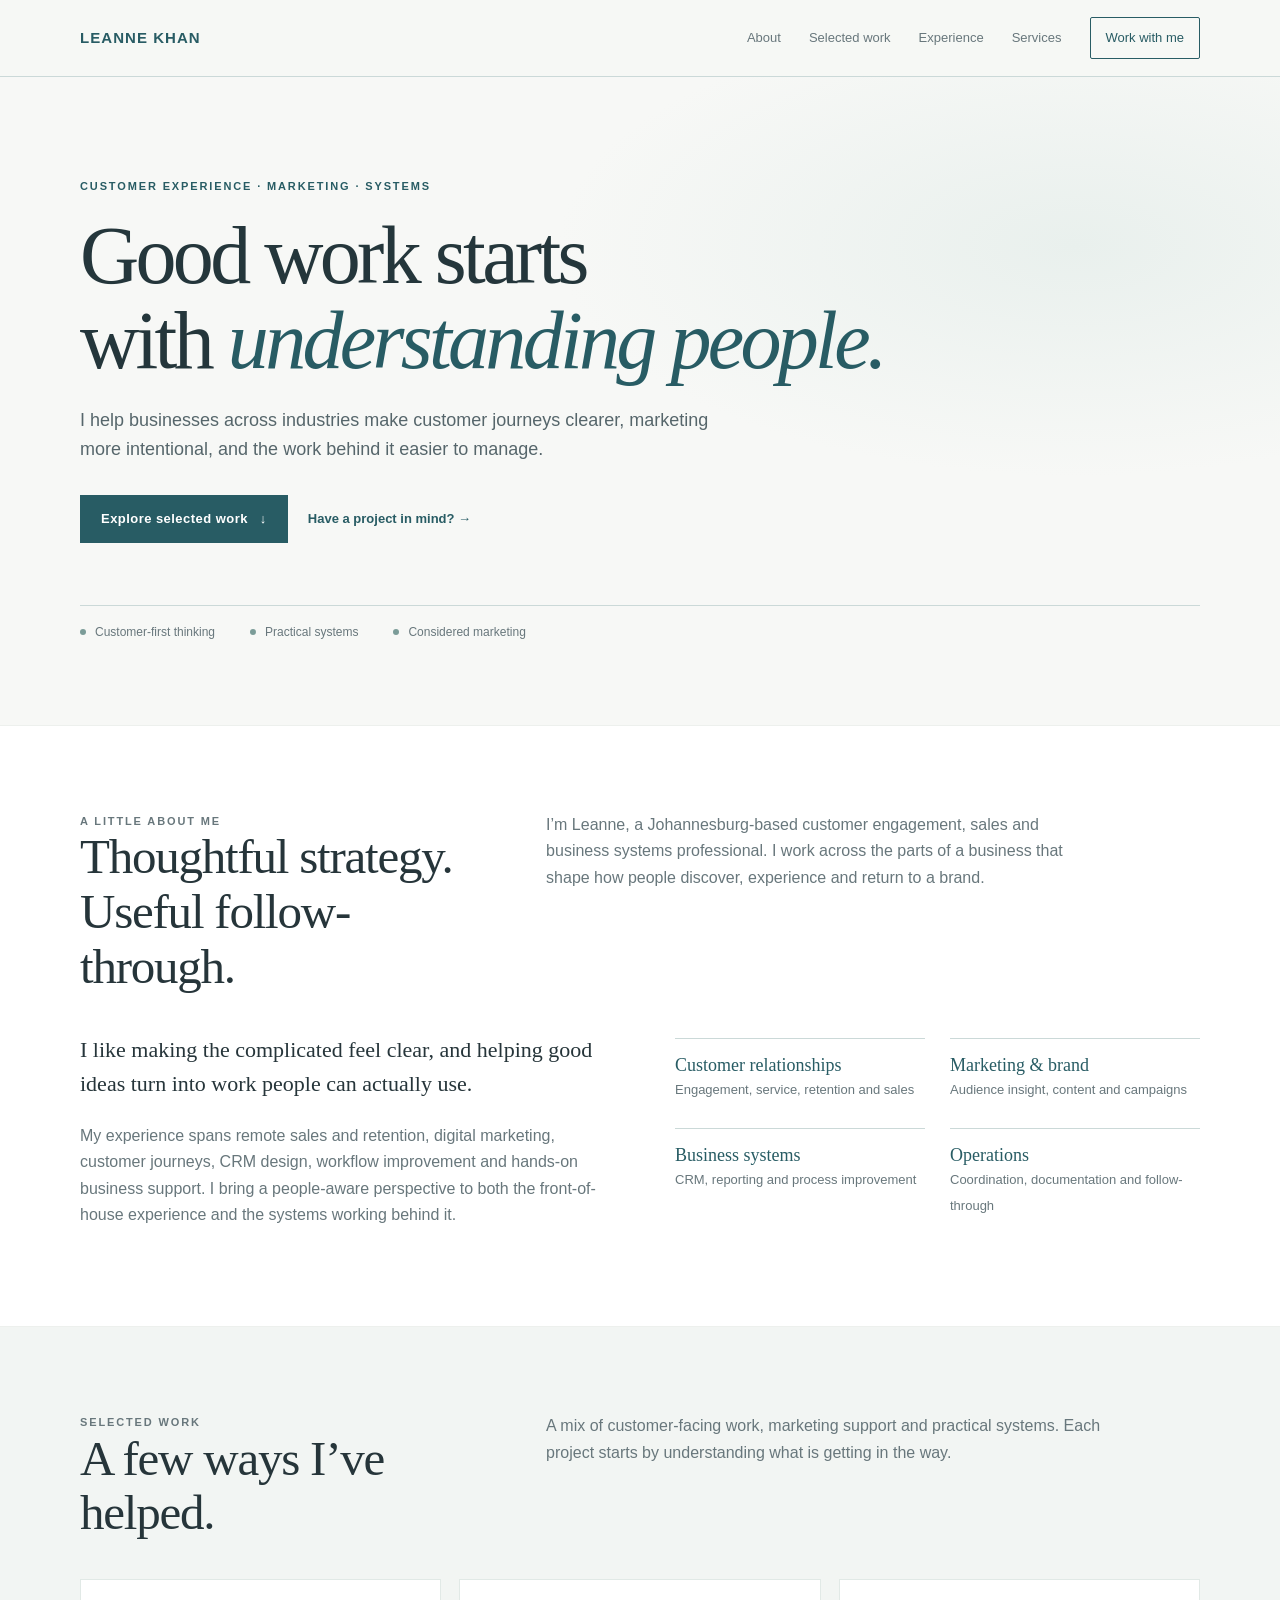
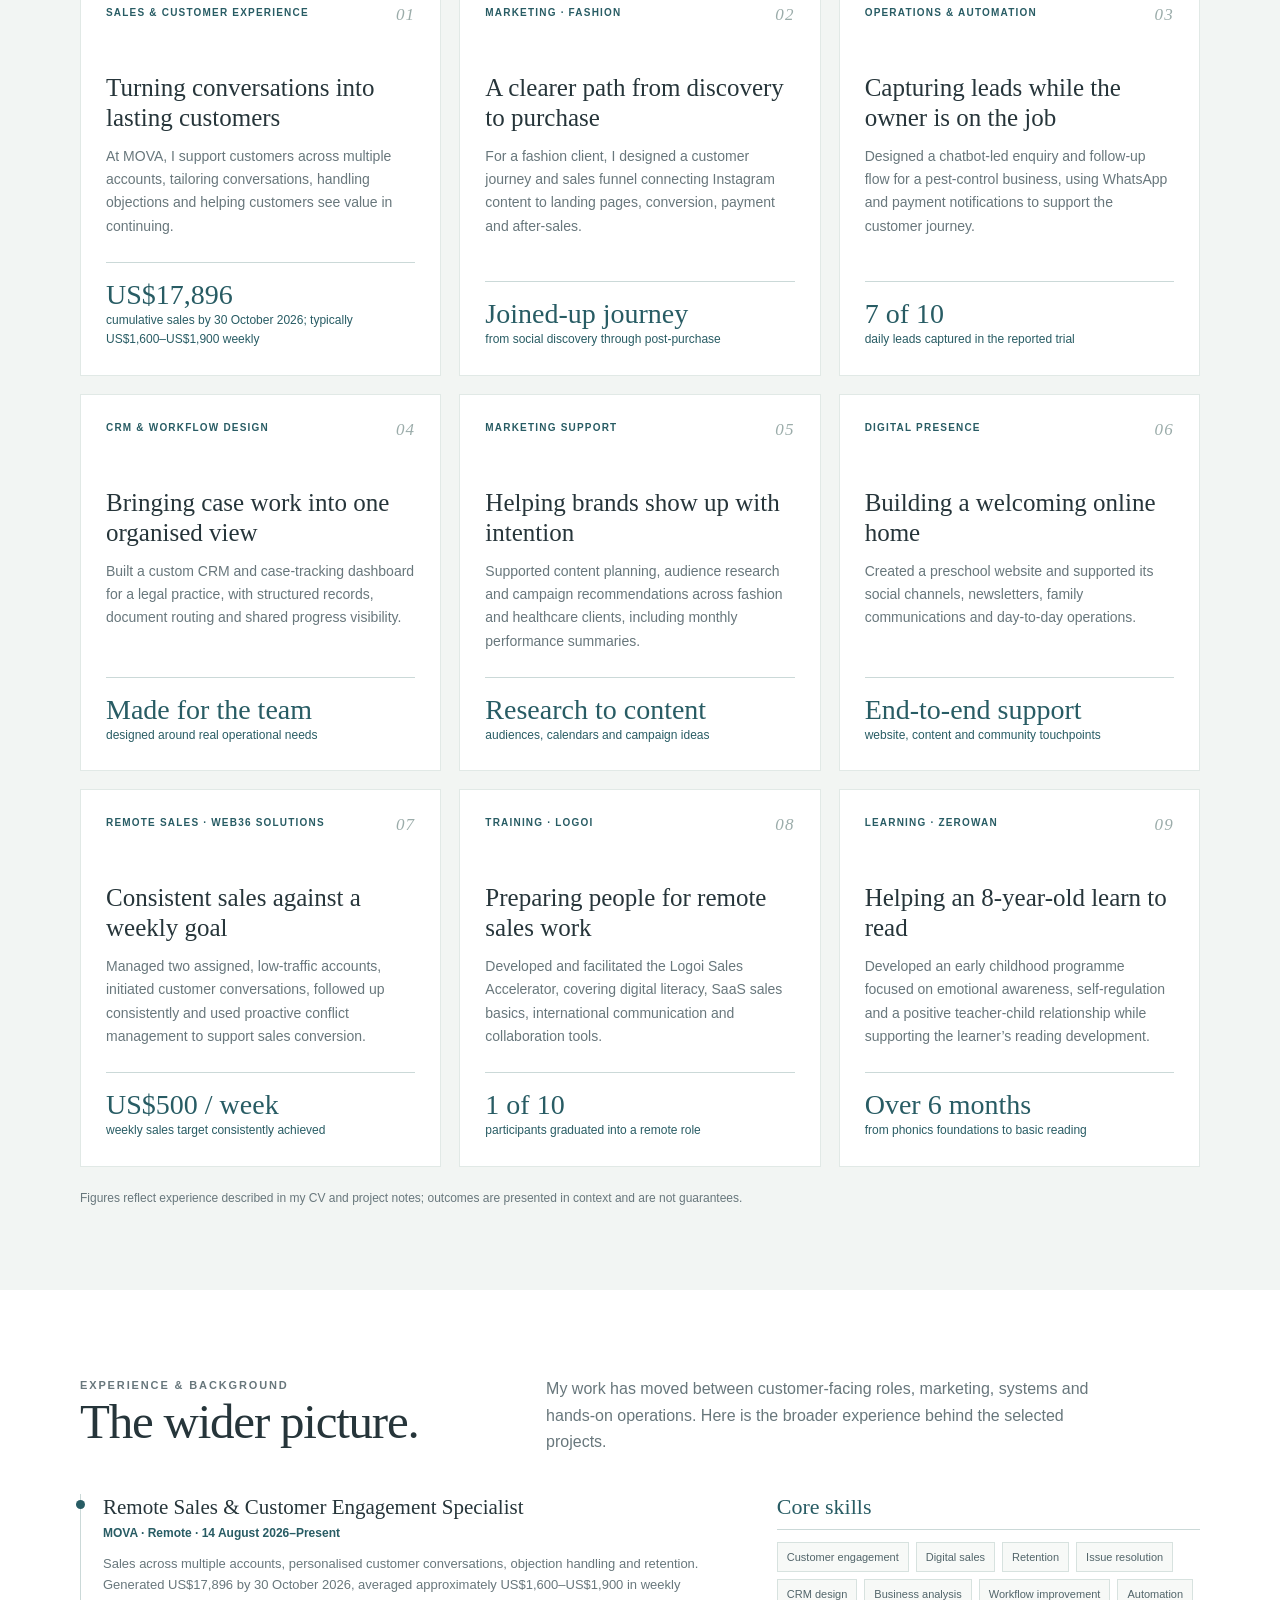
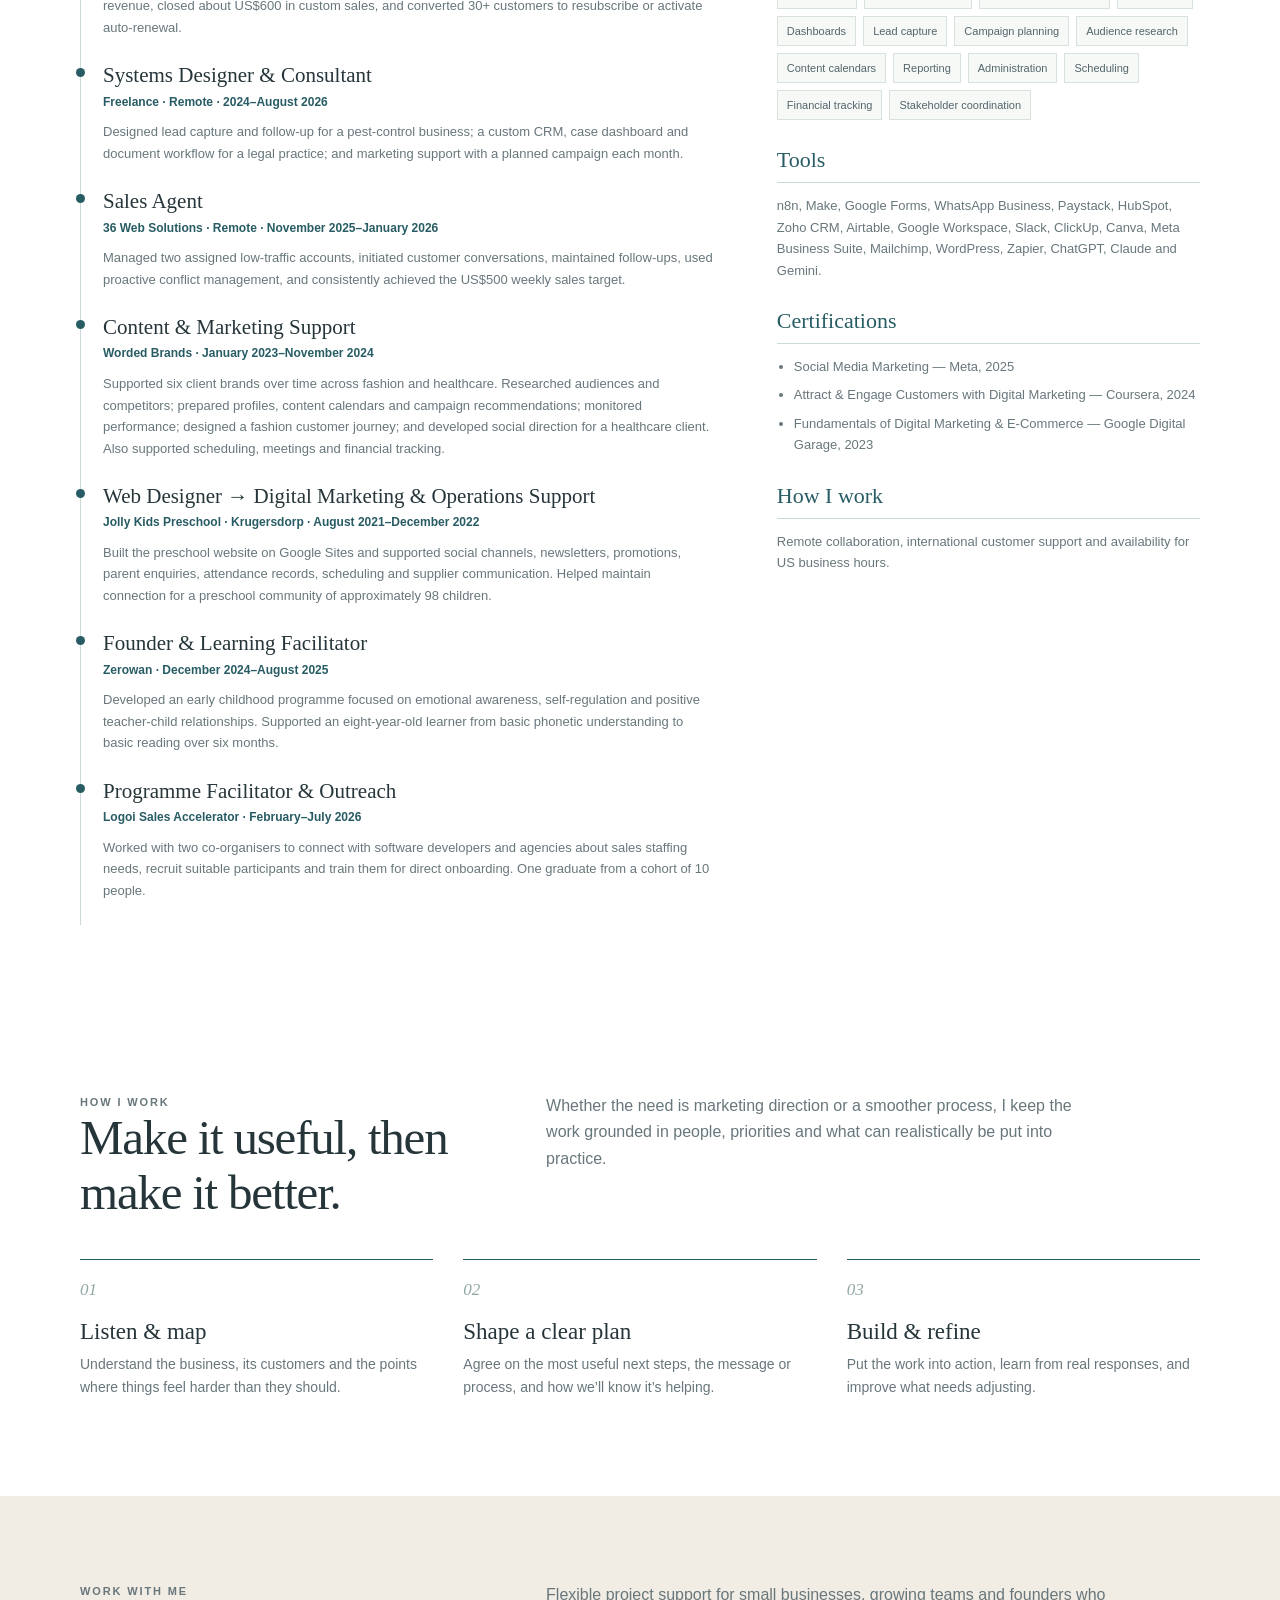
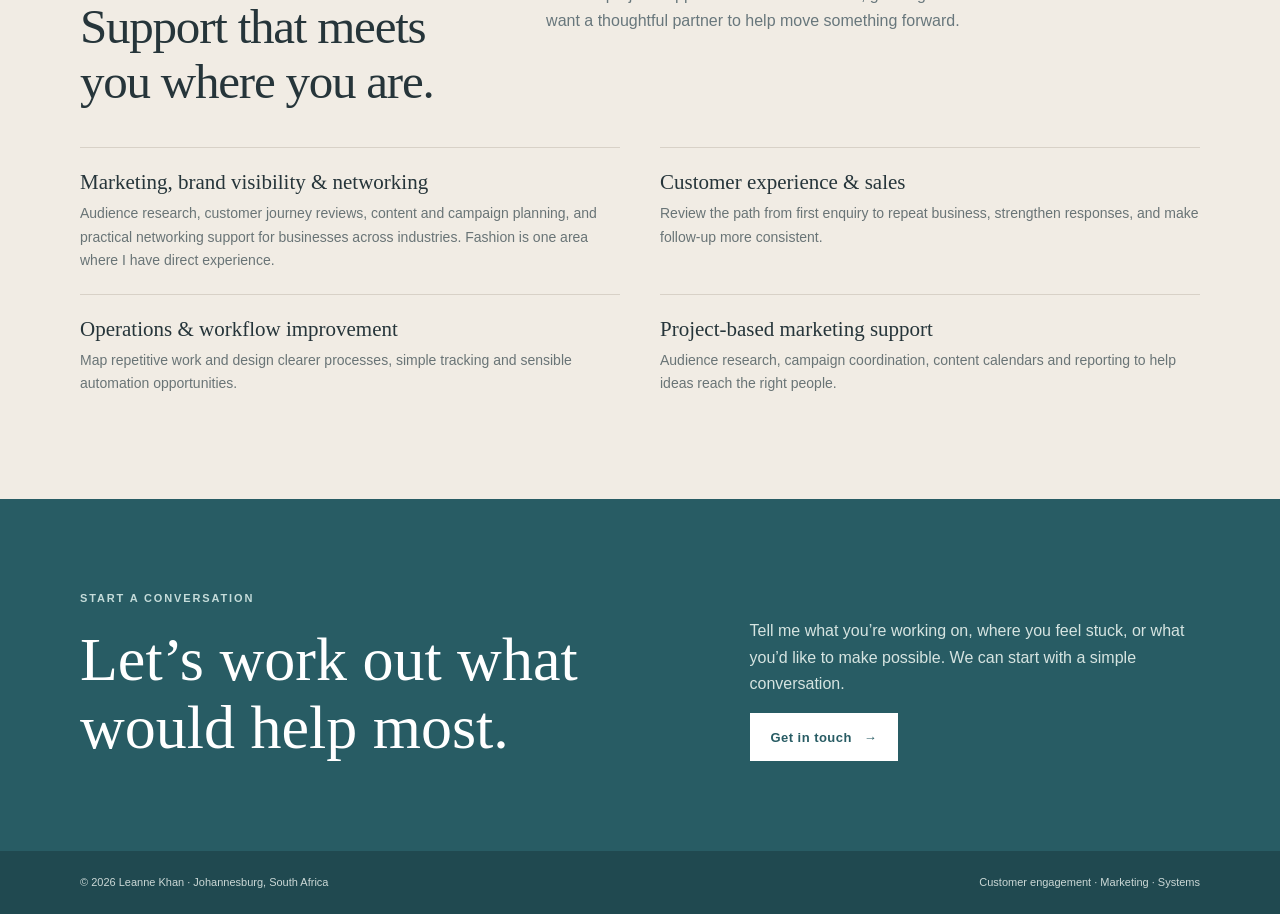
==== index.html @ e7d55abb "Create refreshed portfolio site" ====
<!doctype html>
<html lang="en">
<head>
  <meta charset="utf-8">
  <meta name="viewport" content="width=device-width, initial-scale=1">
  <meta name="theme-color" content="#f7f8f6">
  <meta name="description" content="Leanne Khan helps thoughtful businesses strengthen customer relationships, marketing and the systems behind their growth.">
  <title>Leanne Khan — Marketing, Customer Experience & Systems</title>
  <style>
    :root {
      --paper: #f7f8f6;
      --white: #fff;
      --ink: #26353a;
      --muted: #68777c;
      --teal: #285c64;
      --teal-dark: #204950;
      --line: #cbd9d8;
      --wash: #eaf1f0;
      --sand: #f1ece4;
      --serif: Georgia, "Times New Roman", serif;
      --sans: "Segoe UI", Arial, sans-serif;
      --width: 1120px;
    }
    * { box-sizing: border-box; }
    html { scroll-behavior: smooth; }
    body { margin: 0; background: var(--paper); color: var(--ink); font: 16px/1.65 var(--sans); }
    a { color: inherit; }
    .wrap { width: min(var(--width), calc(100% - 48px)); margin-inline: auto; }
    .topbar { border-bottom: 1px solid var(--line); background: rgba(247,248,246,.94); }
    .nav { min-height: 76px; display:flex; align-items:center; justify-content:space-between; gap:28px; }
    .brand { color:var(--teal); font-weight:700; letter-spacing:.07em; text-decoration:none; font-size:15px; }
    .navlinks { display:flex; align-items:center; gap:28px; color:var(--muted); font-size:13px; }
    .navlinks a { text-decoration:none; }
    .navlinks a:hover, .textlink:hover { color:var(--teal); }
    .nav-cta { border:1px solid var(--teal); color:var(--teal)!important; padding:9px 15px; border-radius:2px; }
    .hero { padding:100px 0 82px; background: radial-gradient(ellipse at 84% 26%, #e9f0ed 0, transparent 34%), var(--paper); }
    .eyebrow { margin:0 0 18px; color:var(--teal); font-size:11px; font-weight:700; letter-spacing:.17em; text-transform:uppercase; }
    h1,h2,h3,p { margin-top:0; }
    h1 { max-width:850px; margin-bottom:22px; font:400 clamp(48px,7.1vw,82px)/1.04 var(--serif); letter-spacing:-.045em; color:#24363b; }
    h1 em { color:var(--teal); font-weight:400; }
    .hero-copy { max-width:630px; margin-bottom:30px; color:#56666b; font-size:18px; }
    .actions { display:flex; flex-wrap:wrap; align-items:center; gap:20px; }
    .button { display:inline-flex; justify-content:center; align-items:center; gap:12px; min-height:48px; padding:12px 20px; border:1px solid var(--teal); background:var(--teal); color:#fff; text-decoration:none; font-size:13px; font-weight:700; letter-spacing:.035em; transition:background .2s, transform .2s; }
    .button:hover { background:var(--teal-dark); transform:translateY(-1px); }
    .textlink { color:var(--teal); text-decoration:none; font-size:13px; font-weight:700; }
    .hero-note { margin-top:62px; padding-top:17px; border-top:1px solid var(--line); display:flex; gap:35px; color:var(--muted); font-size:12px; }
    .hero-note span::before { content:""; display:inline-block; width:6px; height:6px; margin:0 9px 1px 0; border-radius:50%; background:#7b9c98; }
    section { padding:82px 0; }
    .section-head { display:grid; grid-template-columns: .78fr 1.22fr; gap:48px; align-items:start; margin-bottom:38px; }
    .section-head h2 { margin:0; font:400 clamp(34px,4vw,49px)/1.12 var(--serif); letter-spacing:-.025em; }
    .section-head p { max-width:560px; margin:4px 0 0; color:var(--muted); }
    .about { background:var(--white); border-top:1px solid #edf0ed; border-bottom:1px solid #edf0ed; }
    .about-grid { display:grid; grid-template-columns:1fr 1fr; gap:70px; }
    .about-grid p { color:var(--muted); }
    .about-grid .lead { color:var(--ink); font:400 22px/1.55 var(--serif); }
    .pillars { display:grid; grid-template-columns:1fr 1fr; gap:0 25px; padding-top:5px; }
    .pillar { padding:16px 0; border-top:1px solid var(--line); }
    .pillar b { display:block; color:var(--teal); font:400 18px var(--serif); }
    .pillar span { color:var(--muted); font-size:13px; }
    .work { background:#f2f5f3; }
    .cards { display:grid; grid-template-columns:repeat(3,1fr); gap:18px; }
    .card { min-height:350px; padding:25px; display:flex; flex-direction:column; background:var(--white); border:1px solid #e1e9e6; }
    .card-top { display:flex; justify-content:space-between; gap:10px; margin-bottom:48px; color:var(--teal); font-size:10px; font-weight:700; letter-spacing:.12em; text-transform:uppercase; }
    .card-no { color:#9bacaa; font:italic 17px var(--serif); }
    .card h3 { margin-bottom:12px; font:400 25px/1.2 var(--serif); }
    .card p { margin-bottom:24px; color:var(--muted); font-size:14px; }
    .metric { margin-top:auto; padding-top:16px; border-top:1px solid var(--line); color:var(--teal); font-size:12px; }
    .metric strong { display:block; font:400 28px var(--serif); }
    .case-note { margin:22px 0 0; color:var(--muted); font-size:12px; }
    .approach { background:var(--white); }
    .steps { display:grid; grid-template-columns:repeat(3,1fr); gap:30px; }
    .step { padding-top:17px; border-top:1px solid var(--teal); }
    .step .n { color:#91a7a4; font:italic 17px var(--serif); }
    .step h3 { margin:16px 0 8px; font:400 23px var(--serif); }
    .step p { color:var(--muted); font-size:14px; }
    .services { background:var(--sand); }
    .service-grid { display:grid; grid-template-columns:repeat(2,1fr); gap:0 40px; }
    .service { padding:22px 0; border-top:1px solid #d8d1c7; }
    .service h3 { margin:0 0 7px; font:400 21px var(--serif); }
    .service p { margin:0; color:#697476; font-size:14px; }
    .experience { background:var(--white); }
    .resume-grid { display:grid; grid-template-columns:1.2fr .8fr; gap:62px; }
    .timeline-item { padding:0 0 24px 22px; border-left:1px solid var(--line); position:relative; }
    .timeline-item::before { content:""; position:absolute; left:-5px; top:6px; width:9px; height:9px; border-radius:50%; background:var(--teal); }
    .timeline-item h3 { margin:0; font:400 21px/1.25 var(--serif); }
    .timeline-meta { margin:4px 0 9px; color:var(--teal); font-size:12px; font-weight:600; }
    .timeline-item p { margin:0; color:var(--muted); font-size:13px; }
    .side-block { margin-bottom:27px; }
    .side-block h3 { margin:0 0 12px; padding-bottom:9px; border-bottom:1px solid var(--line); color:var(--teal); font:400 22px var(--serif); }
    .taglist { display:flex; flex-wrap:wrap; gap:7px; }
    .tag { padding:5px 9px; border:1px solid #d7e2df; background:#f7f9f7; color:#52656a; font-size:11px; }
    .side-list { margin:0; padding-left:17px; color:var(--muted); font-size:13px; }
    .side-list li { margin:0 0 7px; }
    .contact { padding:90px 0; background:var(--teal); color:#fff; }
    .contact .eyebrow { color:#c5dcda; }
    .contact-grid { display:grid; grid-template-columns:1.15fr .85fr; gap:60px; align-items:end; }
    .contact h2 { max-width:650px; margin:0; font:400 clamp(38px,5.2vw,62px)/1.1 var(--serif); }
    .contact p { color:#d6e4e1; }
    .contact .button { background:#fff; color:var(--teal); border-color:#fff; }
    .contact .button:hover { background:#e9f1ef; }
    .contact a:not(.button) { color:#fff; }
    footer { padding:22px 0; background:#204950; color:#cbd8d6; font-size:11px; }
    .footer-inner { display:flex; justify-content:space-between; gap:20px; }
    @media (max-width:760px) {
      .wrap { width:min(100% - 34px,var(--width)); }
      .nav { min-height:66px; }
      .navlinks { gap:13px; font-size:12px; }
      .navlinks a:not(.nav-cta) { display:none; }
      .hero { padding:75px 0 56px; }
      .hero-note { margin-top:46px; flex-wrap:wrap; gap:10px 20px; }
      section { padding:62px 0; }
      .section-head,.about-grid,.contact-grid { grid-template-columns:1fr; gap:20px; }
      .pillars { gap:0 16px; }
      .cards { grid-template-columns:1fr; }
      .card { min-height:285px; }
      .card-top { margin-bottom:30px; }
      .steps { grid-template-columns:1fr; gap:22px; }
      .service-grid { grid-template-columns:1fr; }
      .resume-grid { grid-template-columns:1fr; gap:20px; }
      .contact-grid { gap:28px; }
      .footer-inner { flex-direction:column; gap:5px; }
    }
  </style>
</head>
<body>
  <header class="topbar">
    <nav class="nav wrap" aria-label="Main navigation">
      <a class="brand" href="#home">LEANNE KHAN</a>
      <div class="navlinks">
        <a href="#about">About</a><a href="#work">Selected work</a><a href="#experience">Experience</a><a href="#services">Services</a>
        <a class="nav-cta" href="#contact">Work with me</a>
      </div>
    </nav>
  </header>
  <main>
    <section class="hero" id="home">
      <div class="wrap">
        <p class="eyebrow">Customer experience · Marketing · Systems</p>
        <h1>Good work starts<br>with <em>understanding people.</em></h1>
        <p class="hero-copy">I help businesses across industries make customer journeys clearer, marketing more intentional, and the work behind it easier to manage.</p>
        <div class="actions"><a class="button" href="#work">Explore selected work <span aria-hidden="true">↓</span></a><a class="textlink" href="#contact">Have a project in mind? →</a></div>
        <div class="hero-note"><span>Customer-first thinking</span><span>Practical systems</span><span>Considered marketing</span></div>
      </div>
    </section>
    <section class="about" id="about">
      <div class="wrap">
        <div class="section-head"><div><p class="eyebrow">A little about me</p><h2>Thoughtful strategy.<br>Useful follow-through.</h2></div><p>I’m Leanne, a Johannesburg-based customer engagement, sales and business systems professional. I work across the parts of a business that shape how people discover, experience and return to a brand.</p></div>
        <div class="about-grid">
          <div><p class="lead">I like making the complicated feel clear, and helping good ideas turn into work people can actually use.</p><p>My experience spans remote sales and retention, digital marketing, customer journeys, CRM design, workflow improvement and hands-on business support. I bring a people-aware perspective to both the front-of-house experience and the systems working behind it.</p></div>
          <div class="pillars">
            <div class="pillar"><b>Customer relationships</b><span>Engagement, service, retention and sales</span></div>
            <div class="pillar"><b>Marketing & brand</b><span>Audience insight, content and campaigns</span></div>
            <div class="pillar"><b>Business systems</b><span>CRM, reporting and process improvement</span></div>
            <div class="pillar"><b>Operations</b><span>Coordination, documentation and follow-through</span></div>
          </div>
        </div>
      </div>
    </section>
    <section class="work" id="work">
      <div class="wrap">
        <div class="section-head"><div><p class="eyebrow">Selected work</p><h2>A few ways I’ve helped.</h2></div><p>A mix of customer-facing work, marketing support and practical systems. Each project starts by understanding what is getting in the way.</p></div>
        <div class="cards">
          <article class="card"><div class="card-top"><span>Sales & customer experience</span><span class="card-no">01</span></div><h3>Turning conversations into lasting customers</h3><p>At MOVA, I support customers across multiple accounts, tailoring conversations, handling objections and helping customers see value in continuing.</p><div class="metric"><strong>US$17,896</strong>cumulative sales by 30 October 2026; typically US$1,600–US$1,900 weekly</div></article>
          <article class="card"><div class="card-top"><span>Marketing · Fashion</span><span class="card-no">02</span></div><h3>A clearer path from discovery to purchase</h3><p>For a fashion client, I designed a customer journey and sales funnel connecting Instagram content to landing pages, conversion, payment and after-sales.</p><div class="metric"><strong>Joined-up journey</strong>from social discovery through post-purchase</div></article>
          <article class="card"><div class="card-top"><span>Operations & automation</span><span class="card-no">03</span></div><h3>Capturing leads while the owner is on the job</h3><p>Designed a chatbot-led enquiry and follow-up flow for a pest-control business, using WhatsApp and payment notifications to support the customer journey.</p><div class="metric"><strong>7 of 10</strong>daily leads captured in the reported trial</div></article>
          <article class="card"><div class="card-top"><span>CRM & workflow design</span><span class="card-no">04</span></div><h3>Bringing case work into one organised view</h3><p>Built a custom CRM and case-tracking dashboard for a legal practice, with structured records, document routing and shared progress visibility.</p><div class="metric"><strong>Made for the team</strong>designed around real operational needs</div></article>
          <article class="card"><div class="card-top"><span>Marketing support</span><span class="card-no">05</span></div><h3>Helping brands show up with intention</h3><p>Supported content planning, audience research and campaign recommendations across fashion and healthcare clients, including monthly performance summaries.</p><div class="metric"><strong>Research to content</strong>audiences, calendars and campaign ideas</div></article>
          <article class="card"><div class="card-top"><span>Digital presence</span><span class="card-no">06</span></div><h3>Building a welcoming online home</h3><p>Created a preschool website and supported its social channels, newsletters, family communications and day-to-day operations.</p><div class="metric"><strong>End-to-end support</strong>website, content and community touchpoints</div></article>
          <article class="card"><div class="card-top"><span>Remote sales · Web36 Solutions</span><span class="card-no">07</span></div><h3>Consistent sales against a weekly goal</h3><p>Managed two assigned, low-traffic accounts, initiated customer conversations, followed up consistently and used proactive conflict management to support sales conversion.</p><div class="metric"><strong>US$500 / week</strong>weekly sales target consistently achieved</div></article>
          <article class="card"><div class="card-top"><span>Training · Logoi</span><span class="card-no">08</span></div><h3>Preparing people for remote sales work</h3><p>Developed and facilitated the Logoi Sales Accelerator, covering digital literacy, SaaS sales basics, international communication and collaboration tools.</p><div class="metric"><strong>1 of 10</strong>participants graduated into a remote role</div></article>
          <article class="card"><div class="card-top"><span>Learning · Zerowan</span><span class="card-no">09</span></div><h3>Helping an 8-year-old learn to read</h3><p>Developed an early childhood programme focused on emotional awareness, self-regulation and a positive teacher-child relationship while supporting the learner’s reading development.</p><div class="metric"><strong>Over 6 months</strong>from phonics foundations to basic reading</div></article>
        </div>
        <p class="case-note">Figures reflect experience described in my CV and project notes; outcomes are presented in context and are not guarantees.</p>
      </div>
    </section>
    <section class="experience" id="experience">
      <div class="wrap">
        <div class="section-head"><div><p class="eyebrow">Experience & background</p><h2>The wider picture.</h2></div><p>My work has moved between customer-facing roles, marketing, systems and hands-on operations. Here is the broader experience behind the selected projects.</p></div>
        <div class="resume-grid">
          <div>
            <article class="timeline-item"><h3>Remote Sales & Customer Engagement Specialist</h3><div class="timeline-meta">MOVA · Remote · 14 August 2026–Present</div><p>Sales across multiple accounts, personalised customer conversations, objection handling and retention. Generated US$17,896 by 30 October 2026, averaged approximately US$1,600–US$1,900 in weekly revenue, closed about US$600 in custom sales, and converted 30+ customers to resubscribe or activate auto-renewal.</p></article>
            <article class="timeline-item"><h3>Systems Designer & Consultant</h3><div class="timeline-meta">Freelance · Remote · 2024–August 2026</div><p>Designed lead capture and follow-up for a pest-control business; a custom CRM, case dashboard and document workflow for a legal practice; and marketing support with a planned campaign each month.</p></article>
            <article class="timeline-item"><h3>Sales Agent</h3><div class="timeline-meta">36 Web Solutions · Remote · November 2025–January 2026</div><p>Managed two assigned low-traffic accounts, initiated customer conversations, maintained follow-ups, used proactive conflict management, and consistently achieved the US$500 weekly sales target.</p></article>
            <article class="timeline-item"><h3>Content & Marketing Support</h3><div class="timeline-meta">Worded Brands · January 2023–November 2024</div><p>Supported six client brands over time across fashion and healthcare. Researched audiences and competitors; prepared profiles, content calendars and campaign recommendations; monitored performance; designed a fashion customer journey; and developed social direction for a healthcare client. Also supported scheduling, meetings and financial tracking.</p></article>
            <article class="timeline-item"><h3>Web Designer → Digital Marketing & Operations Support</h3><div class="timeline-meta">Jolly Kids Preschool · Krugersdorp · August 2021–December 2022</div><p>Built the preschool website on Google Sites and supported social channels, newsletters, promotions, parent enquiries, attendance records, scheduling and supplier communication. Helped maintain connection for a preschool community of approximately 98 children.</p></article>
            <article class="timeline-item"><h3>Founder & Learning Facilitator</h3><div class="timeline-meta">Zerowan · December 2024–August 2025</div><p>Developed an early childhood programme focused on emotional awareness, self-regulation and positive teacher-child relationships. Supported an eight-year-old learner from basic phonetic understanding to basic reading over six months.</p></article>
            <article class="timeline-item"><h3>Programme Facilitator & Outreach</h3><div class="timeline-meta">Logoi Sales Accelerator · February–July 2026</div><p>Worked with two co-organisers to connect with software developers and agencies about sales staffing needs, recruit suitable participants and train them for direct onboarding. One graduate from a cohort of 10 people.</p></article>
          </div>
          <aside>
            <div class="side-block"><h3>Core skills</h3><div class="taglist"><span class="tag">Customer engagement</span><span class="tag">Digital sales</span><span class="tag">Retention</span><span class="tag">Issue resolution</span><span class="tag">CRM design</span><span class="tag">Business analysis</span><span class="tag">Workflow improvement</span><span class="tag">Automation</span><span class="tag">Dashboards</span><span class="tag">Lead capture</span><span class="tag">Campaign planning</span><span class="tag">Audience research</span><span class="tag">Content calendars</span><span class="tag">Reporting</span><span class="tag">Administration</span><span class="tag">Scheduling</span><span class="tag">Financial tracking</span><span class="tag">Stakeholder coordination</span></div></div>
            <div class="side-block"><h3>Tools</h3><p style="color:var(--muted);font-size:13px;margin:0">n8n, Make, Google Forms, WhatsApp Business, Paystack, HubSpot, Zoho CRM, Airtable, Google Workspace, Slack, ClickUp, Canva, Meta Business Suite, Mailchimp, WordPress, Zapier, ChatGPT, Claude and Gemini.</p></div>
            <div class="side-block"><h3>Certifications</h3><ul class="side-list"><li>Social Media Marketing — Meta, 2025</li><li>Attract & Engage Customers with Digital Marketing — Coursera, 2024</li><li>Fundamentals of Digital Marketing & E-Commerce — Google Digital Garage, 2023</li></ul></div>
            <div class="side-block"><h3>How I work</h3><p style="color:var(--muted);font-size:13px;margin:0">Remote collaboration, international customer support and availability for US business hours.</p></div>
          </aside>
        </div>
      </div>
    </section>
    <section class="approach">
      <div class="wrap">
        <div class="section-head"><div><p class="eyebrow">How I work</p><h2>Make it useful, then make it better.</h2></div><p>Whether the need is marketing direction or a smoother process, I keep the work grounded in people, priorities and what can realistically be put into practice.</p></div>
        <div class="steps">
          <article class="step"><span class="n">01</span><h3>Listen & map</h3><p>Understand the business, its customers and the points where things feel harder than they should.</p></article>
          <article class="step"><span class="n">02</span><h3>Shape a clear plan</h3><p>Agree on the most useful next steps, the message or process, and how we’ll know it’s helping.</p></article>
          <article class="step"><span class="n">03</span><h3>Build & refine</h3><p>Put the work into action, learn from real responses, and improve what needs adjusting.</p></article>
        </div>
      </div>
    </section>
    <section class="services" id="services">
      <div class="wrap">
        <div class="section-head"><div><p class="eyebrow">Work with me</p><h2>Support that meets you where you are.</h2></div><p>Flexible project support for small businesses, growing teams and founders who want a thoughtful partner to help move something forward.</p></div>
        <div class="service-grid">
          <article class="service"><h3>Marketing, brand visibility & networking</h3><p>Audience research, customer journey reviews, content and campaign planning, and practical networking support for businesses across industries. Fashion is one area where I have direct experience.</p></article>
          <article class="service"><h3>Customer experience & sales</h3><p>Review the path from first enquiry to repeat business, strengthen responses, and make follow-up more consistent.</p></article>
          <article class="service"><h3>Operations & workflow improvement</h3><p>Map repetitive work and design clearer processes, simple tracking and sensible automation opportunities.</p></article>
          <article class="service"><h3>Project-based marketing support</h3><p>Audience research, campaign coordination, content calendars and reporting to help ideas reach the right people.</p></article>
        </div>
      </div>
    </section>
    <section class="contact" id="contact">
      <div class="wrap contact-grid">
        <div><p class="eyebrow">Start a conversation</p><h2>Let’s work out what would help most.</h2></div>
        <div><p>Tell me what you’re working on, where you feel stuck, or what you’d like to make possible. We can start with a simple conversation.</p><a class="button" href="mailto:leannejkhan@gmail.com?subject=Let%E2%80%99s%20work%20together">Get in touch <span aria-hidden="true">→</span></a></div>
      </div>
    </section>
  </main>
  <footer><div class="wrap footer-inner"><span>© 2026 Leanne Khan · Johannesburg, South Africa</span><span>Customer engagement · Marketing · Systems</span></div></footer>
</body>
</html>
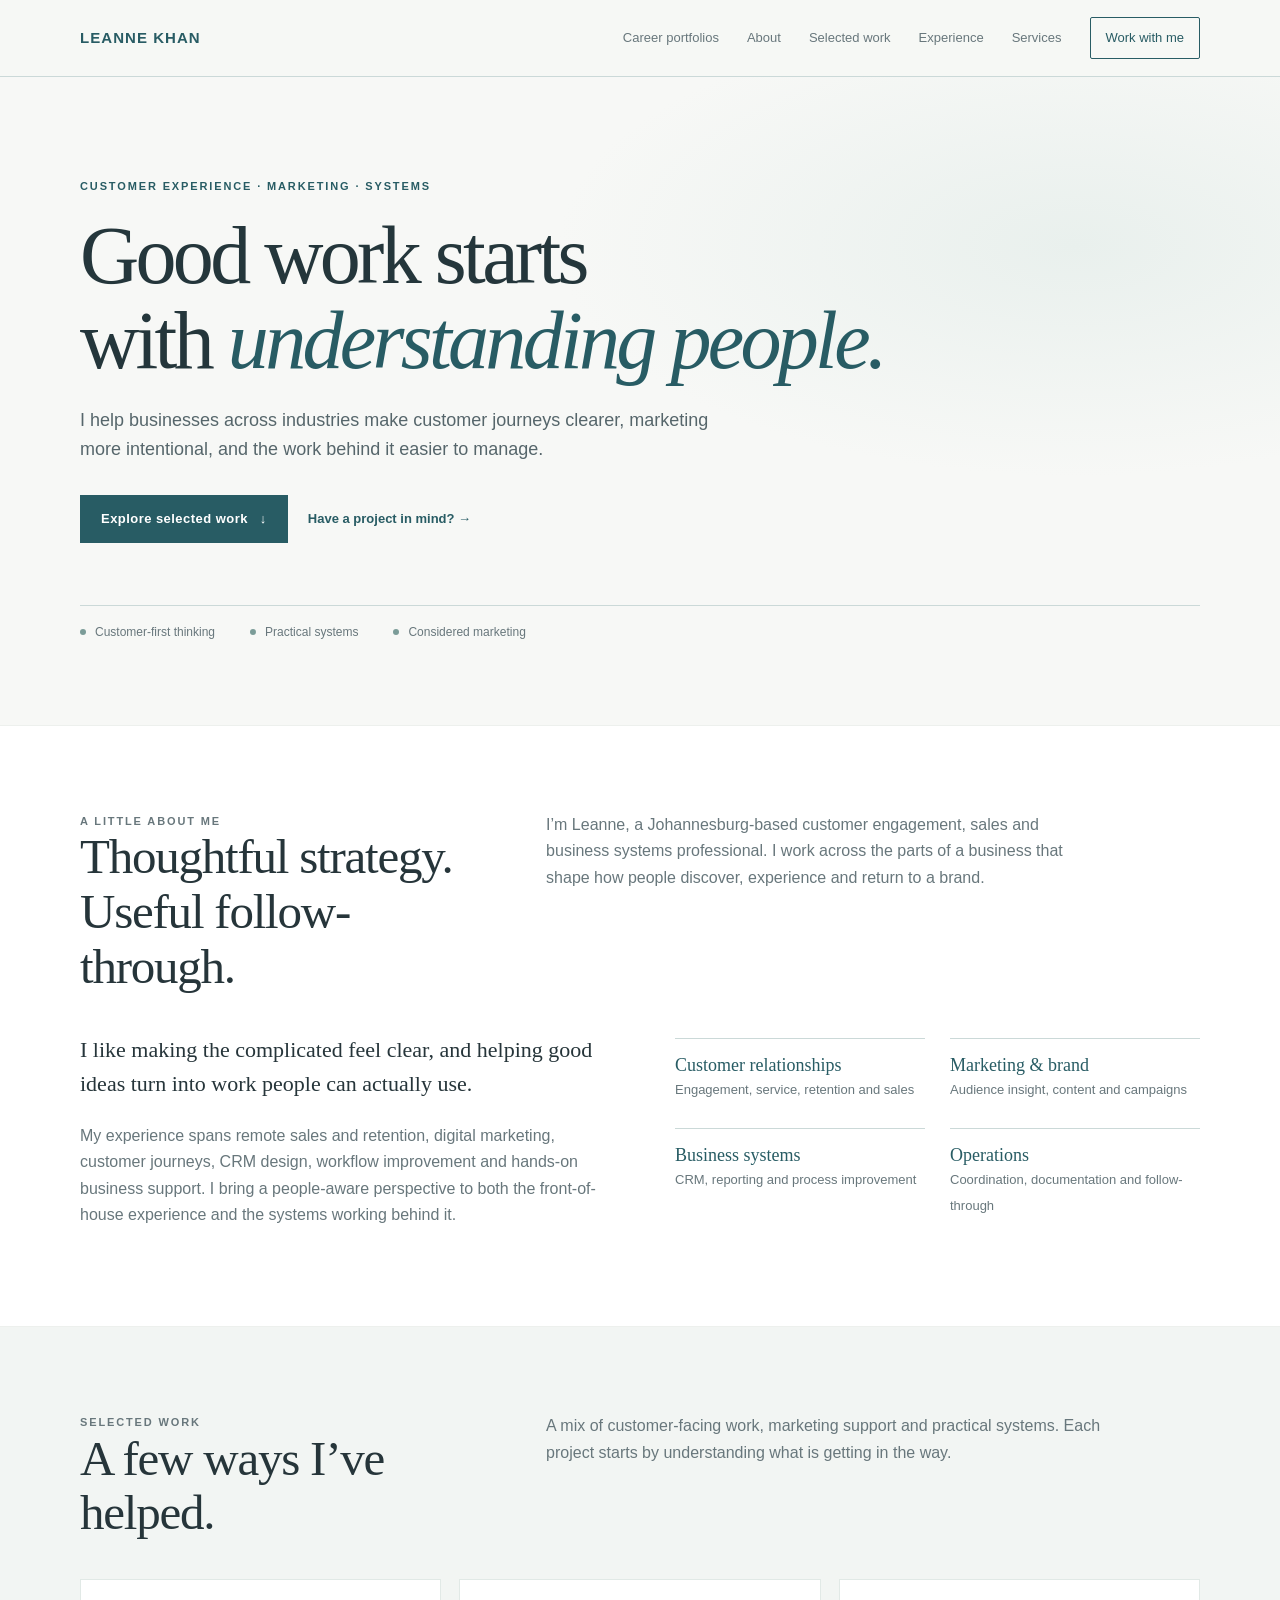
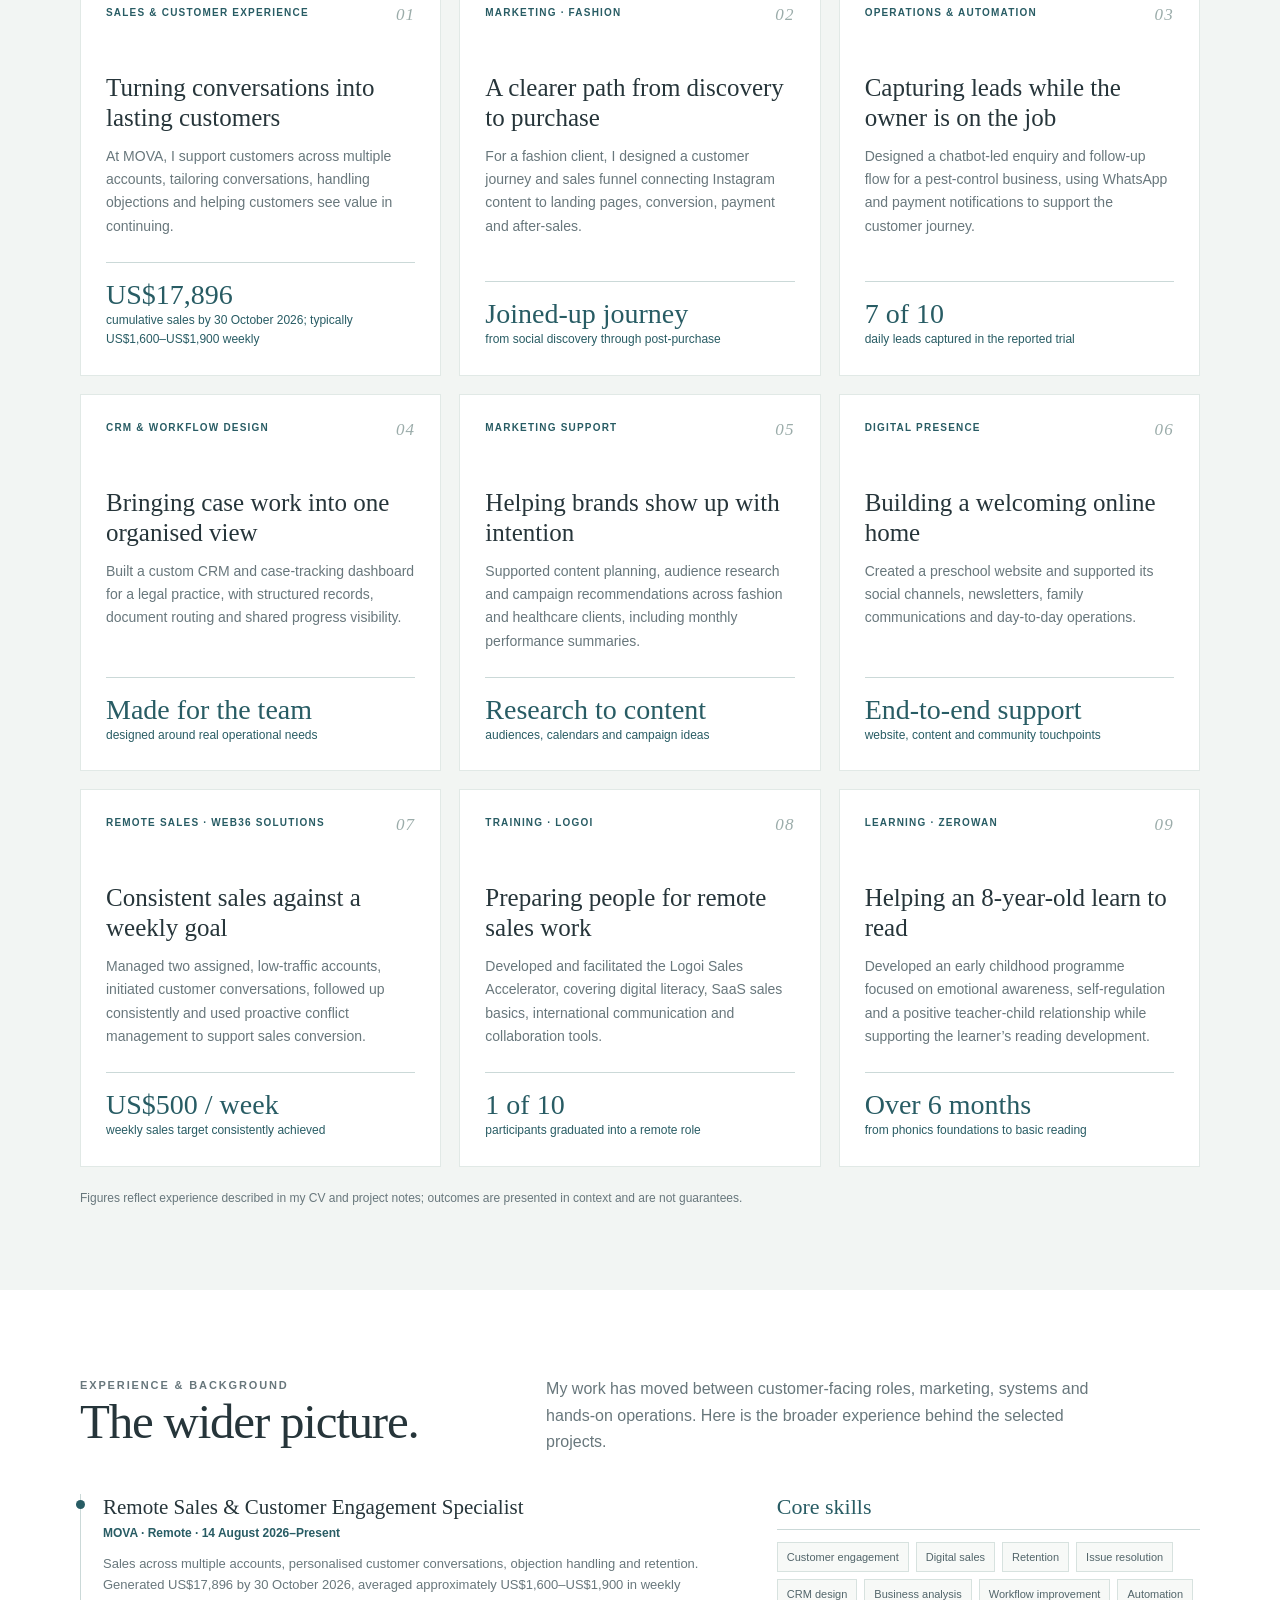
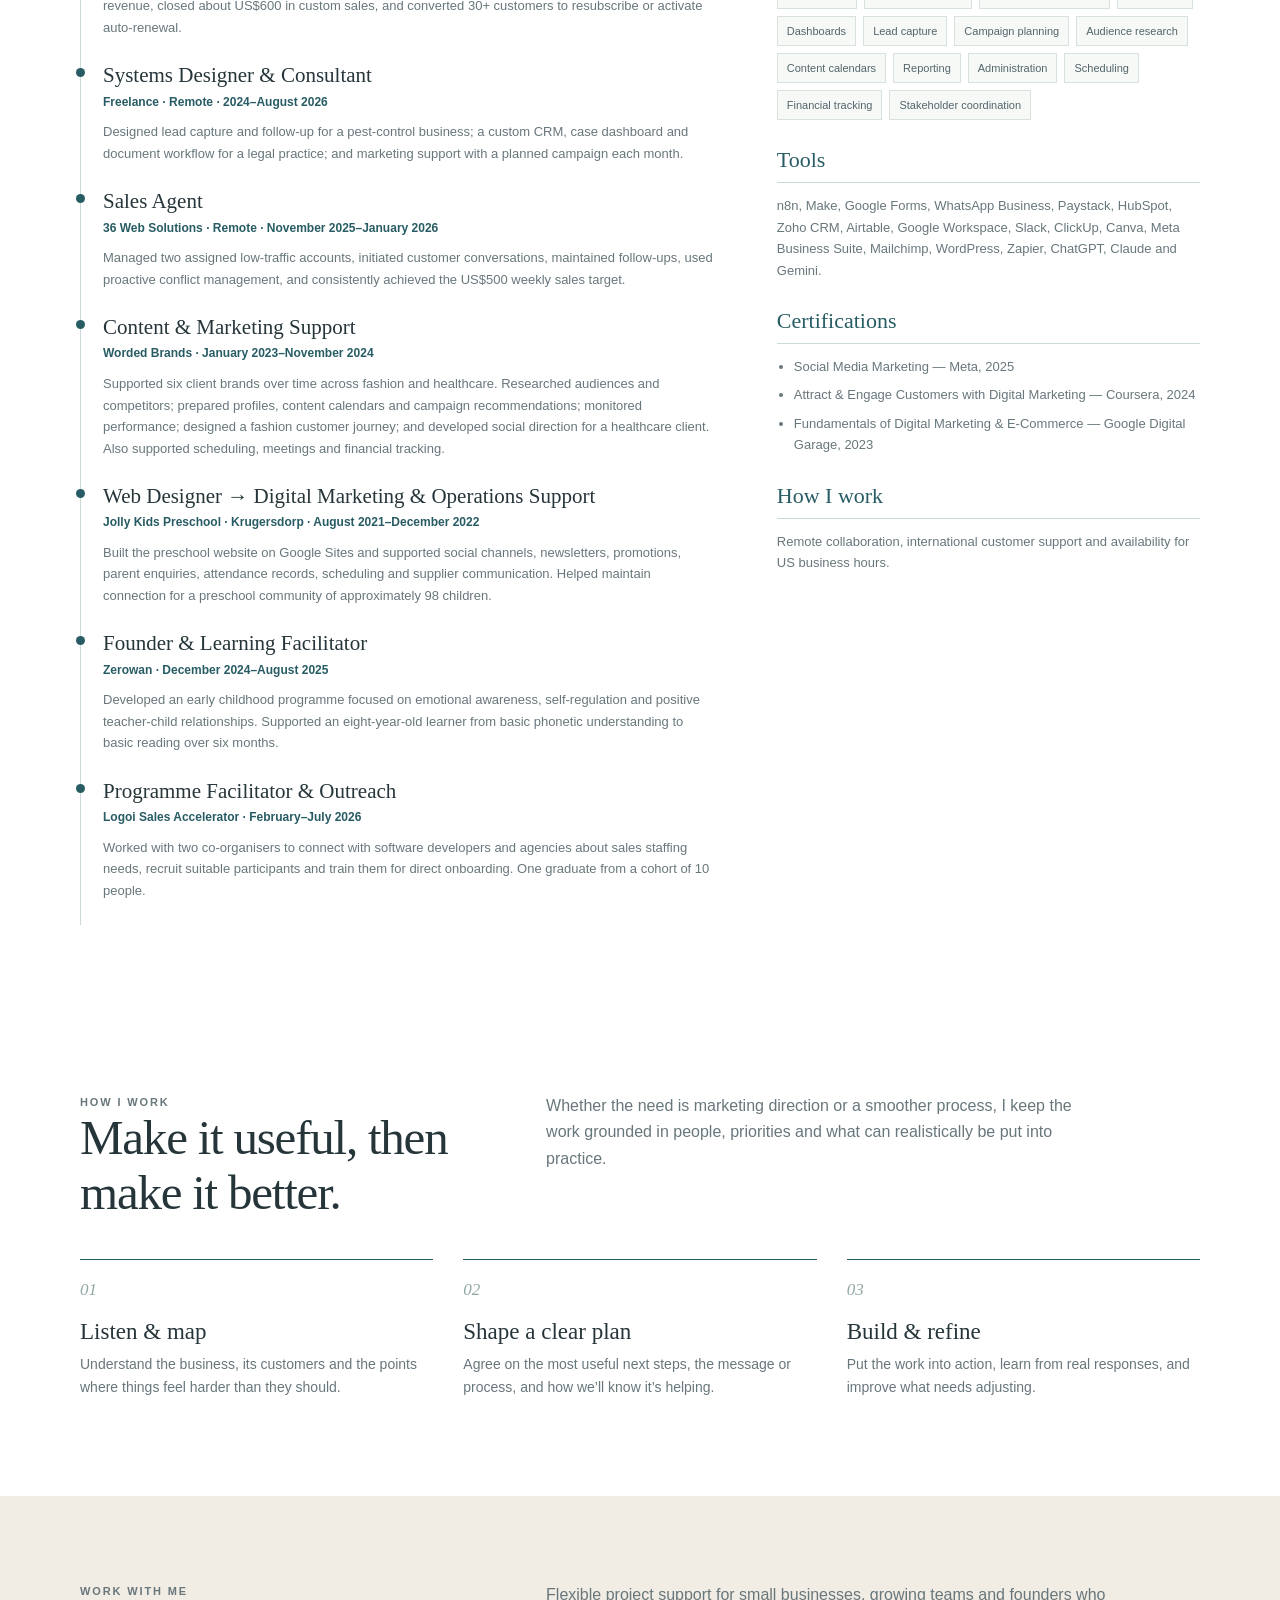
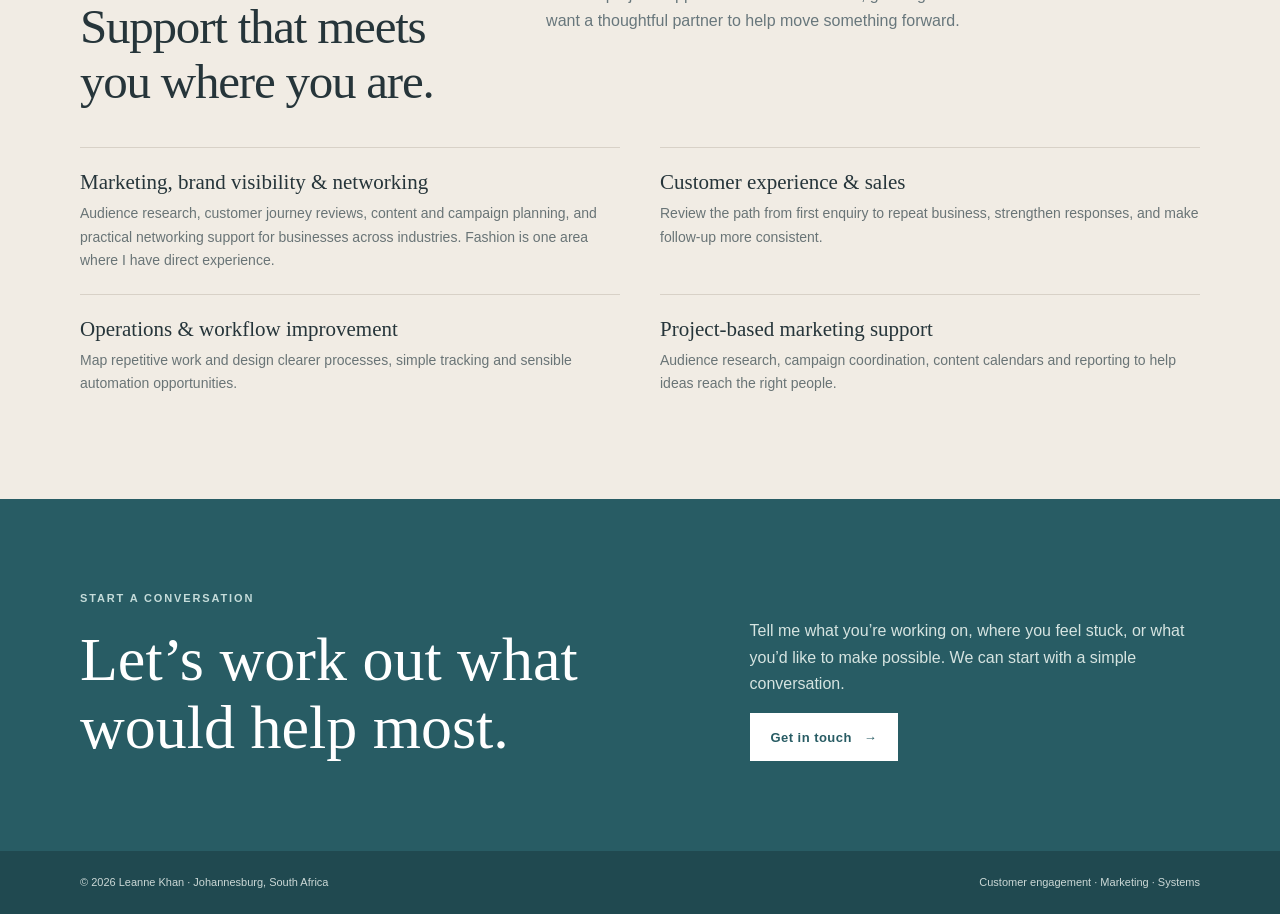
==== commit 7c701c44: "Add career portfolio landing pages" ====
--- a/index.html
+++ b/index.html
@@ -105,7 +105,7 @@
       .wrap { width:min(100% - 34px,var(--width)); }
       .nav { min-height:66px; }
       .navlinks { gap:13px; font-size:12px; }
-      .navlinks a:not(.nav-cta) { display:none; }
+      .navlinks a:not(.nav-cta):not(.career-nav) { display:none; }
       .hero { padding:75px 0 56px; }
       .hero-note { margin-top:46px; flex-wrap:wrap; gap:10px 20px; }
       section { padding:62px 0; }
@@ -127,6 +127,7 @@
     <nav class="nav wrap" aria-label="Main navigation">
       <a class="brand" href="#home">LEANNE KHAN</a>
       <div class="navlinks">
+        <a class="career-nav" href="career/index.html">Career portfolios</a>
         <a href="#about">About</a><a href="#work">Selected work</a><a href="#experience">Experience</a><a href="#services">Services</a>
         <a class="nav-cta" href="#contact">Work with me</a>
       </div>
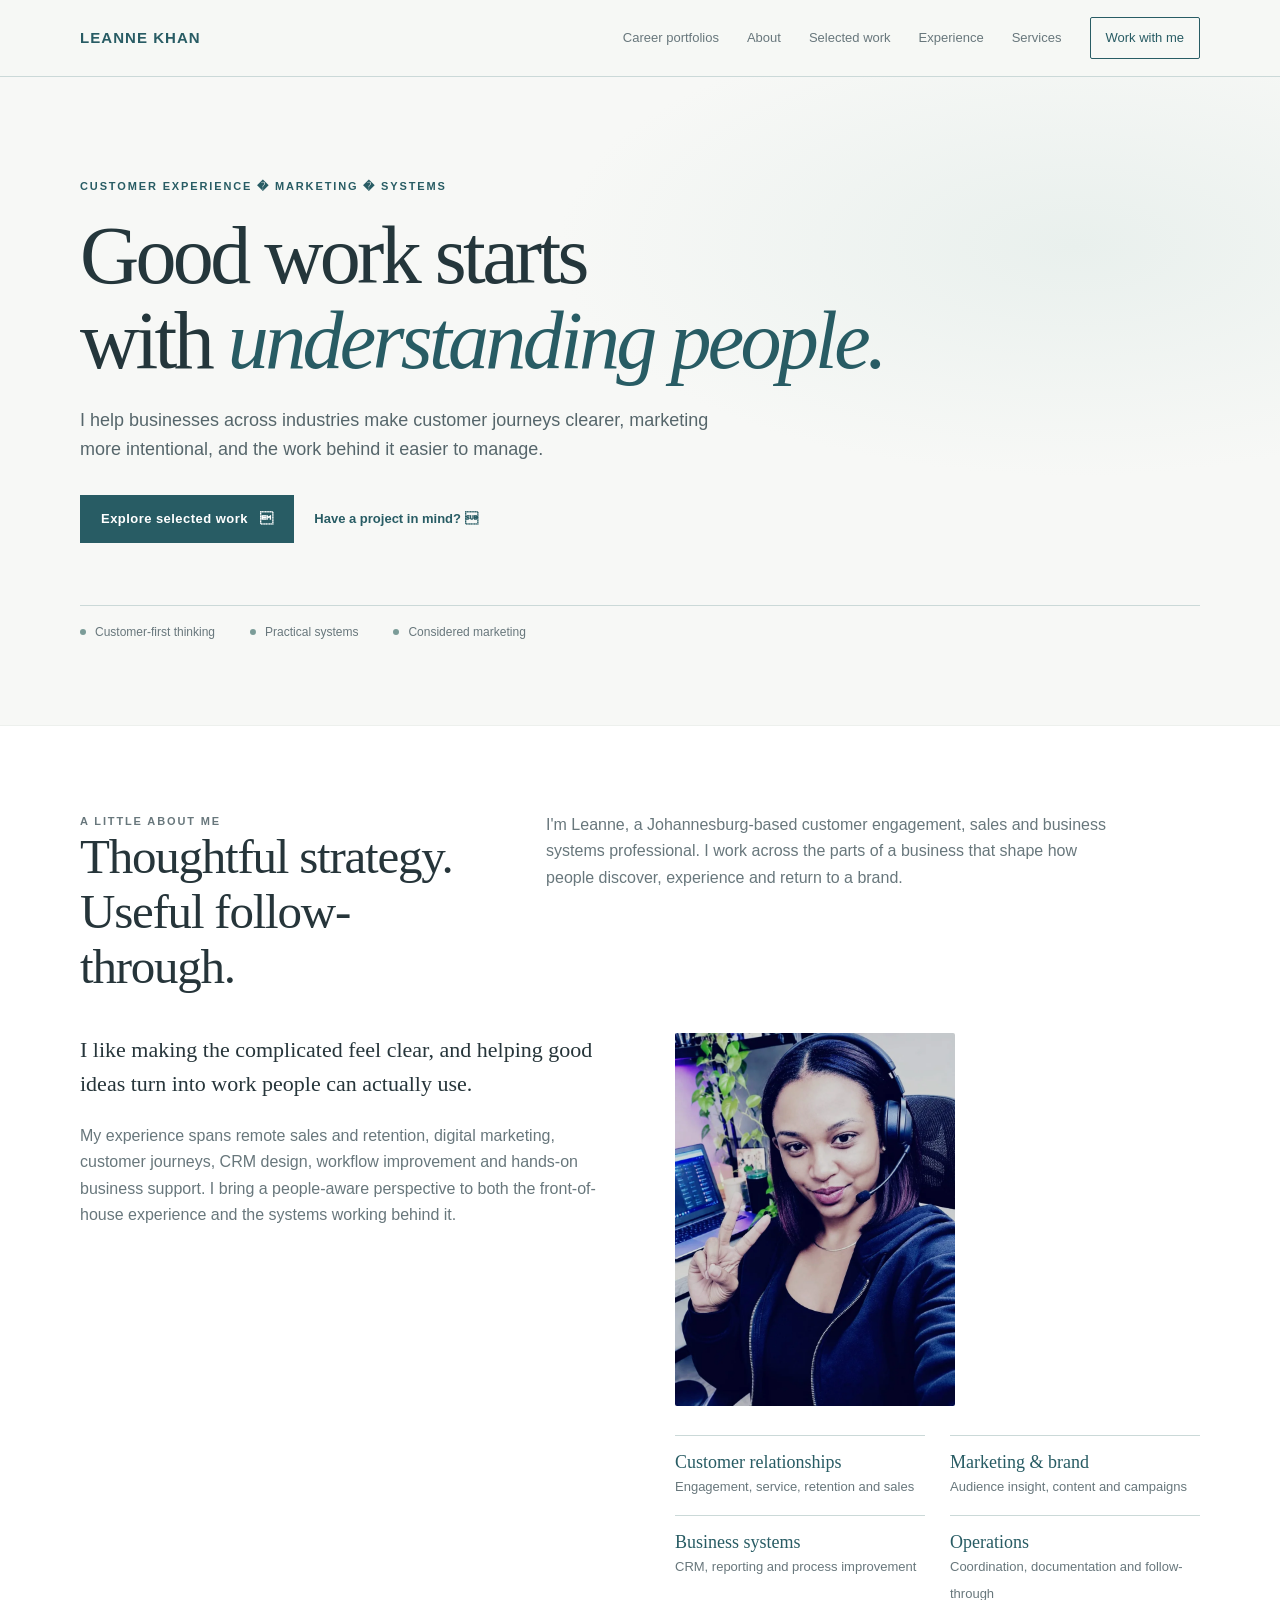
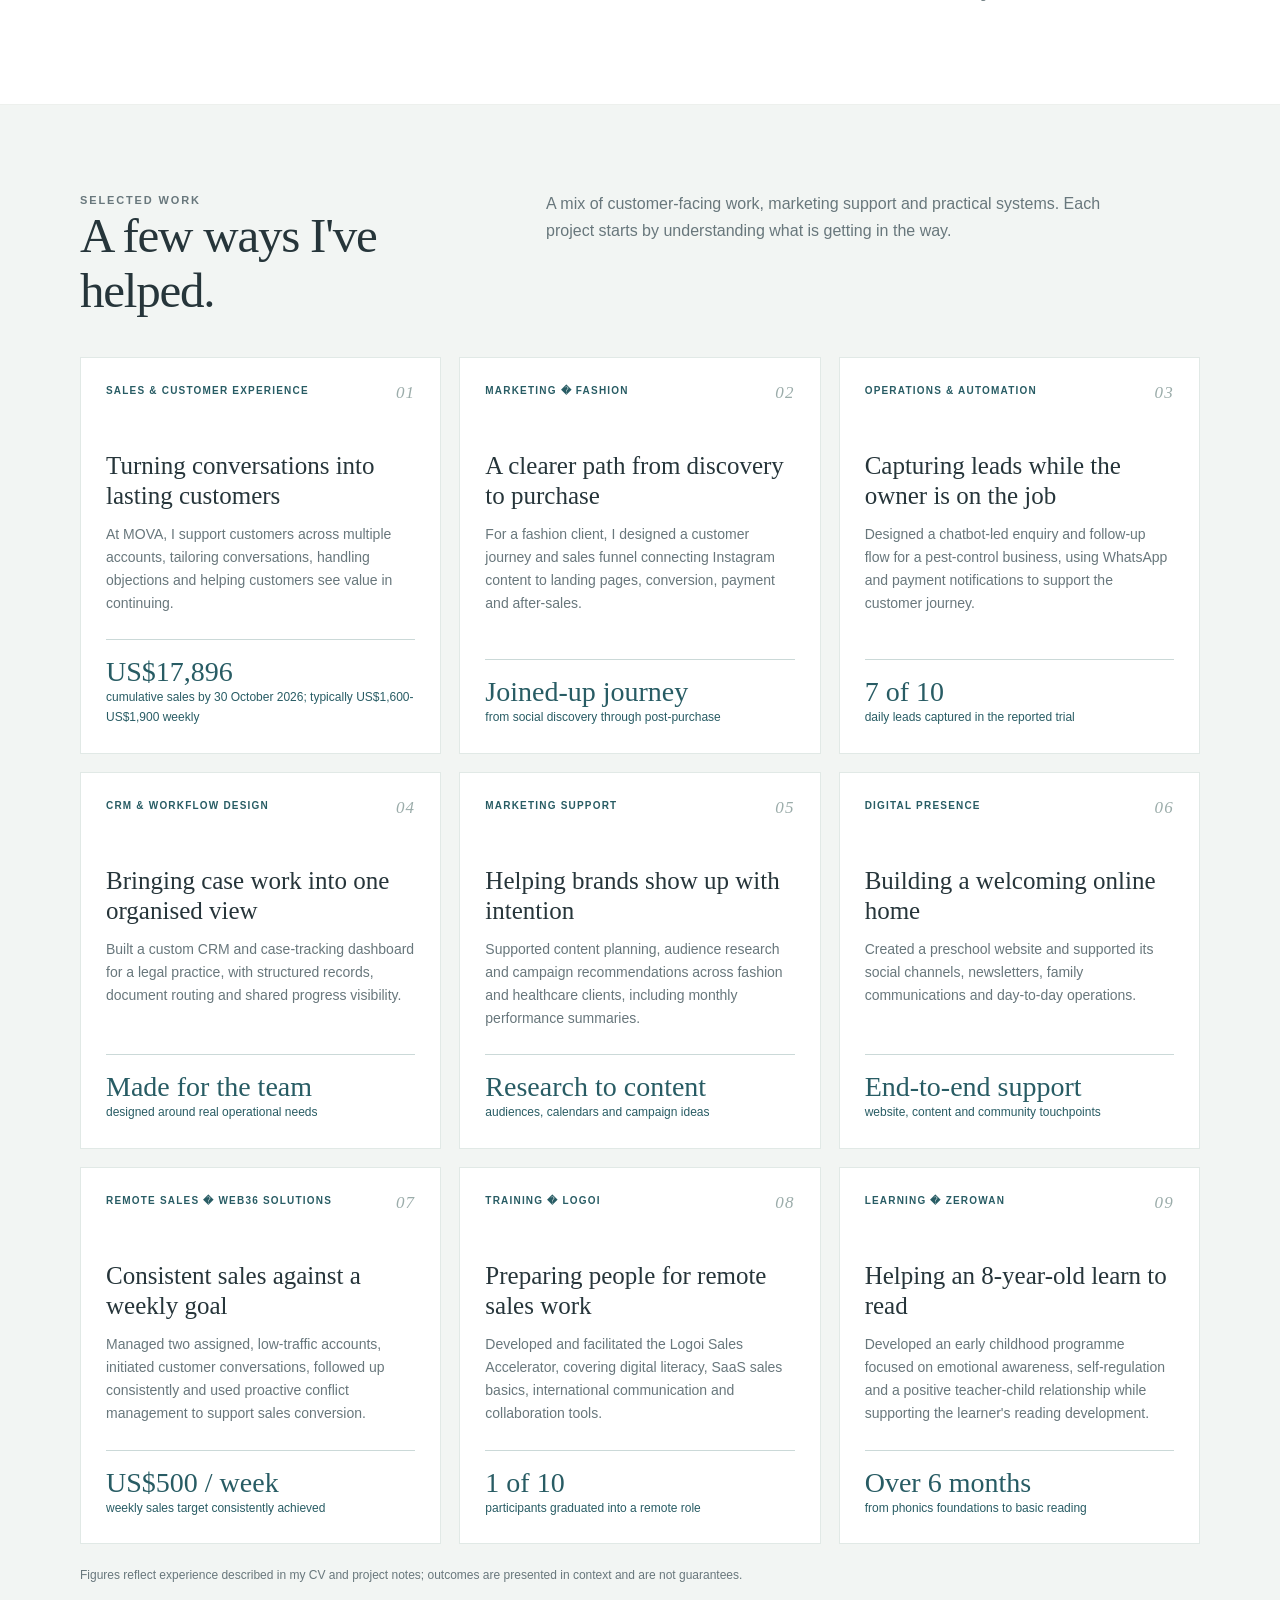
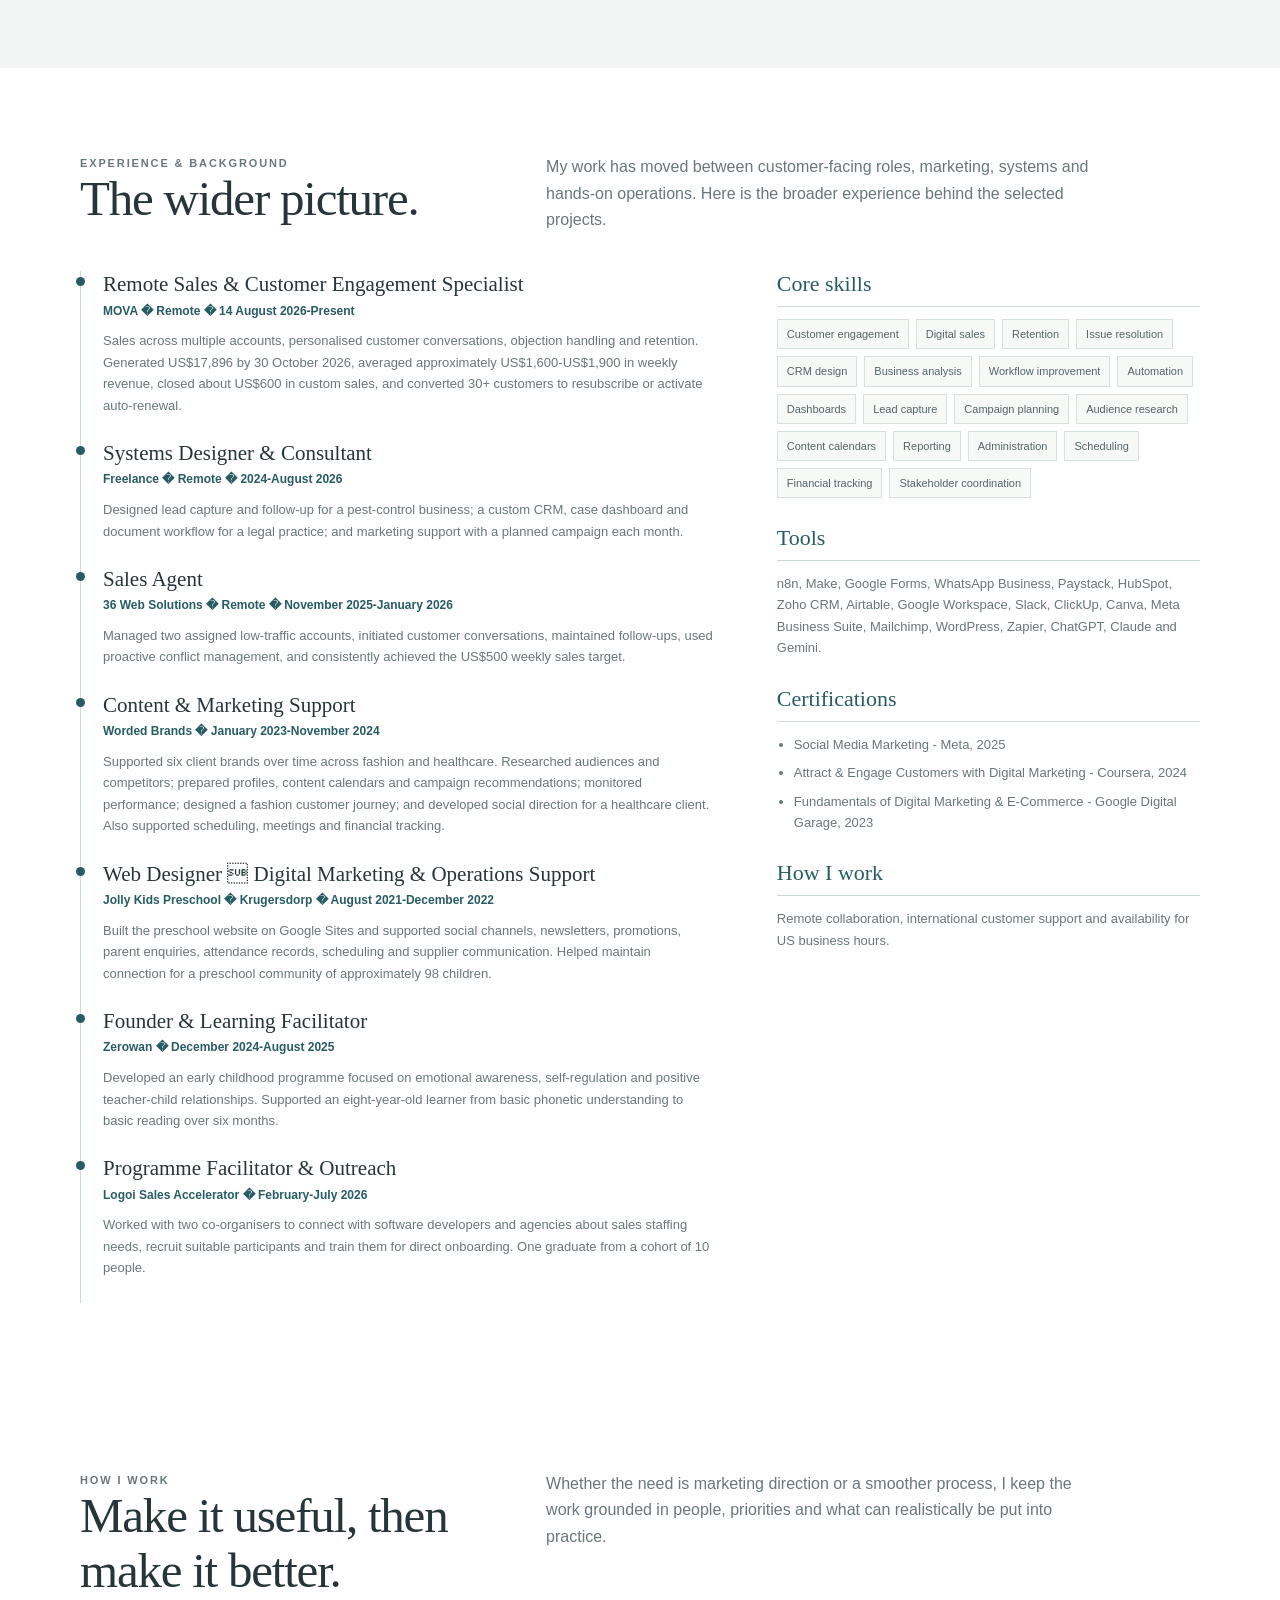
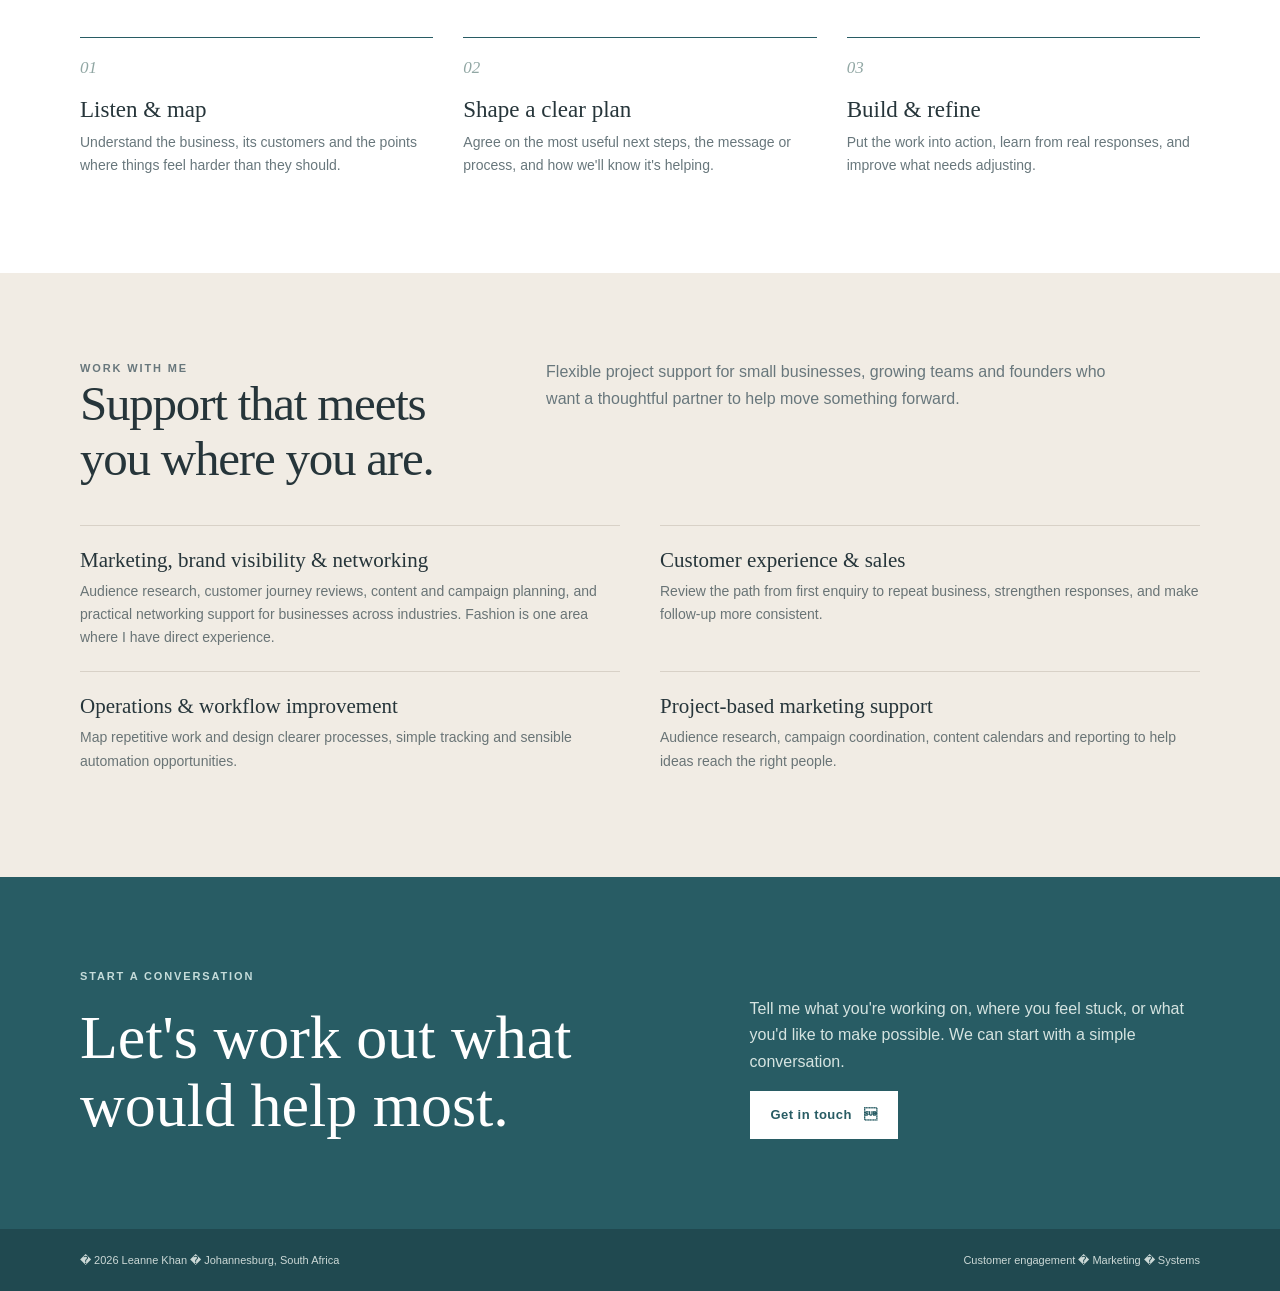
==== commit 47c4314f: "Add workspace photo to portfolio About section" ====
--- a/index.html
+++ b/index.html
@@ -5,7 +5,7 @@
   <meta name="viewport" content="width=device-width, initial-scale=1">
   <meta name="theme-color" content="#f7f8f6">
   <meta name="description" content="Leanne Khan helps thoughtful businesses strengthen customer relationships, marketing and the systems behind their growth.">
-  <title>Leanne Khan — Marketing, Customer Experience & Systems</title>
+  <title>Leanne Khan - Marketing, Customer Experience & Systems</title>
   <style>
     :root {
       --paper: #f7f8f6;
@@ -51,6 +51,8 @@
     .section-head p { max-width:560px; margin:4px 0 0; color:var(--muted); }
     .about { background:var(--white); border-top:1px solid #edf0ed; border-bottom:1px solid #edf0ed; }
     .about-grid { display:grid; grid-template-columns:1fr 1fr; gap:70px; }
+    .about-photo { margin:0 0 24px; width:min(100%, 280px); }
+    .about-photo img { display:block; width:100%; height:auto; border-radius:2px; }
     .about-grid p { color:var(--muted); }
     .about-grid .lead { color:var(--ink); font:400 22px/1.55 var(--serif); }
     .pillars { display:grid; grid-template-columns:1fr 1fr; gap:0 25px; padding-top:5px; }
@@ -136,40 +138,45 @@
   <main>
     <section class="hero" id="home">
       <div class="wrap">
-        <p class="eyebrow">Customer experience · Marketing · Systems</p>
+        <p class="eyebrow">Customer experience � Marketing � Systems</p>
         <h1>Good work starts<br>with <em>understanding people.</em></h1>
         <p class="hero-copy">I help businesses across industries make customer journeys clearer, marketing more intentional, and the work behind it easier to manage.</p>
-        <div class="actions"><a class="button" href="#work">Explore selected work <span aria-hidden="true">↓</span></a><a class="textlink" href="#contact">Have a project in mind? →</a></div>
+        <div class="actions"><a class="button" href="#work">Explore selected work <span aria-hidden="true"></span></a><a class="textlink" href="#contact">Have a project in mind? </a></div>
         <div class="hero-note"><span>Customer-first thinking</span><span>Practical systems</span><span>Considered marketing</span></div>
       </div>
     </section>
     <section class="about" id="about">
       <div class="wrap">
-        <div class="section-head"><div><p class="eyebrow">A little about me</p><h2>Thoughtful strategy.<br>Useful follow-through.</h2></div><p>I’m Leanne, a Johannesburg-based customer engagement, sales and business systems professional. I work across the parts of a business that shape how people discover, experience and return to a brand.</p></div>
+        <div class="section-head"><div><p class="eyebrow">A little about me</p><h2>Thoughtful strategy.<br>Useful follow-through.</h2></div><p>I'm Leanne, a Johannesburg-based customer engagement, sales and business systems professional. I work across the parts of a business that shape how people discover, experience and return to a brand.</p></div>
         <div class="about-grid">
           <div><p class="lead">I like making the complicated feel clear, and helping good ideas turn into work people can actually use.</p><p>My experience spans remote sales and retention, digital marketing, customer journeys, CRM design, workflow improvement and hands-on business support. I bring a people-aware perspective to both the front-of-house experience and the systems working behind it.</p></div>
-          <div class="pillars">
-            <div class="pillar"><b>Customer relationships</b><span>Engagement, service, retention and sales</span></div>
-            <div class="pillar"><b>Marketing & brand</b><span>Audience insight, content and campaigns</span></div>
-            <div class="pillar"><b>Business systems</b><span>CRM, reporting and process improvement</span></div>
-            <div class="pillar"><b>Operations</b><span>Coordination, documentation and follow-through</span></div>
+          <div>
+            <figure class="about-photo">
+              <img src="assets/leanne-about.webp" width="840" height="1120" alt="Leanne at her home workspace, wearing a headset and giving a peace sign" loading="lazy" decoding="async">
+            </figure>
+            <div class="pillars">
+              <div class="pillar"><b>Customer relationships</b><span>Engagement, service, retention and sales</span></div>
+              <div class="pillar"><b>Marketing & brand</b><span>Audience insight, content and campaigns</span></div>
+              <div class="pillar"><b>Business systems</b><span>CRM, reporting and process improvement</span></div>
+              <div class="pillar"><b>Operations</b><span>Coordination, documentation and follow-through</span></div>
+            </div>
           </div>
         </div>
       </div>
     </section>
     <section class="work" id="work">
       <div class="wrap">
-        <div class="section-head"><div><p class="eyebrow">Selected work</p><h2>A few ways I’ve helped.</h2></div><p>A mix of customer-facing work, marketing support and practical systems. Each project starts by understanding what is getting in the way.</p></div>
+        <div class="section-head"><div><p class="eyebrow">Selected work</p><h2>A few ways I've helped.</h2></div><p>A mix of customer-facing work, marketing support and practical systems. Each project starts by understanding what is getting in the way.</p></div>
         <div class="cards">
-          <article class="card"><div class="card-top"><span>Sales & customer experience</span><span class="card-no">01</span></div><h3>Turning conversations into lasting customers</h3><p>At MOVA, I support customers across multiple accounts, tailoring conversations, handling objections and helping customers see value in continuing.</p><div class="metric"><strong>US$17,896</strong>cumulative sales by 30 October 2026; typically US$1,600–US$1,900 weekly</div></article>
-          <article class="card"><div class="card-top"><span>Marketing · Fashion</span><span class="card-no">02</span></div><h3>A clearer path from discovery to purchase</h3><p>For a fashion client, I designed a customer journey and sales funnel connecting Instagram content to landing pages, conversion, payment and after-sales.</p><div class="metric"><strong>Joined-up journey</strong>from social discovery through post-purchase</div></article>
+          <article class="card"><div class="card-top"><span>Sales & customer experience</span><span class="card-no">01</span></div><h3>Turning conversations into lasting customers</h3><p>At MOVA, I support customers across multiple accounts, tailoring conversations, handling objections and helping customers see value in continuing.</p><div class="metric"><strong>US$17,896</strong>cumulative sales by 30 October 2026; typically US$1,600-US$1,900 weekly</div></article>
+          <article class="card"><div class="card-top"><span>Marketing � Fashion</span><span class="card-no">02</span></div><h3>A clearer path from discovery to purchase</h3><p>For a fashion client, I designed a customer journey and sales funnel connecting Instagram content to landing pages, conversion, payment and after-sales.</p><div class="metric"><strong>Joined-up journey</strong>from social discovery through post-purchase</div></article>
           <article class="card"><div class="card-top"><span>Operations & automation</span><span class="card-no">03</span></div><h3>Capturing leads while the owner is on the job</h3><p>Designed a chatbot-led enquiry and follow-up flow for a pest-control business, using WhatsApp and payment notifications to support the customer journey.</p><div class="metric"><strong>7 of 10</strong>daily leads captured in the reported trial</div></article>
           <article class="card"><div class="card-top"><span>CRM & workflow design</span><span class="card-no">04</span></div><h3>Bringing case work into one organised view</h3><p>Built a custom CRM and case-tracking dashboard for a legal practice, with structured records, document routing and shared progress visibility.</p><div class="metric"><strong>Made for the team</strong>designed around real operational needs</div></article>
           <article class="card"><div class="card-top"><span>Marketing support</span><span class="card-no">05</span></div><h3>Helping brands show up with intention</h3><p>Supported content planning, audience research and campaign recommendations across fashion and healthcare clients, including monthly performance summaries.</p><div class="metric"><strong>Research to content</strong>audiences, calendars and campaign ideas</div></article>
           <article class="card"><div class="card-top"><span>Digital presence</span><span class="card-no">06</span></div><h3>Building a welcoming online home</h3><p>Created a preschool website and supported its social channels, newsletters, family communications and day-to-day operations.</p><div class="metric"><strong>End-to-end support</strong>website, content and community touchpoints</div></article>
-          <article class="card"><div class="card-top"><span>Remote sales · Web36 Solutions</span><span class="card-no">07</span></div><h3>Consistent sales against a weekly goal</h3><p>Managed two assigned, low-traffic accounts, initiated customer conversations, followed up consistently and used proactive conflict management to support sales conversion.</p><div class="metric"><strong>US$500 / week</strong>weekly sales target consistently achieved</div></article>
-          <article class="card"><div class="card-top"><span>Training · Logoi</span><span class="card-no">08</span></div><h3>Preparing people for remote sales work</h3><p>Developed and facilitated the Logoi Sales Accelerator, covering digital literacy, SaaS sales basics, international communication and collaboration tools.</p><div class="metric"><strong>1 of 10</strong>participants graduated into a remote role</div></article>
-          <article class="card"><div class="card-top"><span>Learning · Zerowan</span><span class="card-no">09</span></div><h3>Helping an 8-year-old learn to read</h3><p>Developed an early childhood programme focused on emotional awareness, self-regulation and a positive teacher-child relationship while supporting the learner’s reading development.</p><div class="metric"><strong>Over 6 months</strong>from phonics foundations to basic reading</div></article>
+          <article class="card"><div class="card-top"><span>Remote sales � Web36 Solutions</span><span class="card-no">07</span></div><h3>Consistent sales against a weekly goal</h3><p>Managed two assigned, low-traffic accounts, initiated customer conversations, followed up consistently and used proactive conflict management to support sales conversion.</p><div class="metric"><strong>US$500 / week</strong>weekly sales target consistently achieved</div></article>
+          <article class="card"><div class="card-top"><span>Training � Logoi</span><span class="card-no">08</span></div><h3>Preparing people for remote sales work</h3><p>Developed and facilitated the Logoi Sales Accelerator, covering digital literacy, SaaS sales basics, international communication and collaboration tools.</p><div class="metric"><strong>1 of 10</strong>participants graduated into a remote role</div></article>
+          <article class="card"><div class="card-top"><span>Learning � Zerowan</span><span class="card-no">09</span></div><h3>Helping an 8-year-old learn to read</h3><p>Developed an early childhood programme focused on emotional awareness, self-regulation and a positive teacher-child relationship while supporting the learner's reading development.</p><div class="metric"><strong>Over 6 months</strong>from phonics foundations to basic reading</div></article>
         </div>
         <p class="case-note">Figures reflect experience described in my CV and project notes; outcomes are presented in context and are not guarantees.</p>
       </div>
@@ -179,18 +186,18 @@
         <div class="section-head"><div><p class="eyebrow">Experience & background</p><h2>The wider picture.</h2></div><p>My work has moved between customer-facing roles, marketing, systems and hands-on operations. Here is the broader experience behind the selected projects.</p></div>
         <div class="resume-grid">
           <div>
-            <article class="timeline-item"><h3>Remote Sales & Customer Engagement Specialist</h3><div class="timeline-meta">MOVA · Remote · 14 August 2026–Present</div><p>Sales across multiple accounts, personalised customer conversations, objection handling and retention. Generated US$17,896 by 30 October 2026, averaged approximately US$1,600–US$1,900 in weekly revenue, closed about US$600 in custom sales, and converted 30+ customers to resubscribe or activate auto-renewal.</p></article>
-            <article class="timeline-item"><h3>Systems Designer & Consultant</h3><div class="timeline-meta">Freelance · Remote · 2024–August 2026</div><p>Designed lead capture and follow-up for a pest-control business; a custom CRM, case dashboard and document workflow for a legal practice; and marketing support with a planned campaign each month.</p></article>
-            <article class="timeline-item"><h3>Sales Agent</h3><div class="timeline-meta">36 Web Solutions · Remote · November 2025–January 2026</div><p>Managed two assigned low-traffic accounts, initiated customer conversations, maintained follow-ups, used proactive conflict management, and consistently achieved the US$500 weekly sales target.</p></article>
-            <article class="timeline-item"><h3>Content & Marketing Support</h3><div class="timeline-meta">Worded Brands · January 2023–November 2024</div><p>Supported six client brands over time across fashion and healthcare. Researched audiences and competitors; prepared profiles, content calendars and campaign recommendations; monitored performance; designed a fashion customer journey; and developed social direction for a healthcare client. Also supported scheduling, meetings and financial tracking.</p></article>
-            <article class="timeline-item"><h3>Web Designer → Digital Marketing & Operations Support</h3><div class="timeline-meta">Jolly Kids Preschool · Krugersdorp · August 2021–December 2022</div><p>Built the preschool website on Google Sites and supported social channels, newsletters, promotions, parent enquiries, attendance records, scheduling and supplier communication. Helped maintain connection for a preschool community of approximately 98 children.</p></article>
-            <article class="timeline-item"><h3>Founder & Learning Facilitator</h3><div class="timeline-meta">Zerowan · December 2024–August 2025</div><p>Developed an early childhood programme focused on emotional awareness, self-regulation and positive teacher-child relationships. Supported an eight-year-old learner from basic phonetic understanding to basic reading over six months.</p></article>
-            <article class="timeline-item"><h3>Programme Facilitator & Outreach</h3><div class="timeline-meta">Logoi Sales Accelerator · February–July 2026</div><p>Worked with two co-organisers to connect with software developers and agencies about sales staffing needs, recruit suitable participants and train them for direct onboarding. One graduate from a cohort of 10 people.</p></article>
+            <article class="timeline-item"><h3>Remote Sales & Customer Engagement Specialist</h3><div class="timeline-meta">MOVA � Remote � 14 August 2026-Present</div><p>Sales across multiple accounts, personalised customer conversations, objection handling and retention. Generated US$17,896 by 30 October 2026, averaged approximately US$1,600-US$1,900 in weekly revenue, closed about US$600 in custom sales, and converted 30+ customers to resubscribe or activate auto-renewal.</p></article>
+            <article class="timeline-item"><h3>Systems Designer & Consultant</h3><div class="timeline-meta">Freelance � Remote � 2024-August 2026</div><p>Designed lead capture and follow-up for a pest-control business; a custom CRM, case dashboard and document workflow for a legal practice; and marketing support with a planned campaign each month.</p></article>
+            <article class="timeline-item"><h3>Sales Agent</h3><div class="timeline-meta">36 Web Solutions � Remote � November 2025-January 2026</div><p>Managed two assigned low-traffic accounts, initiated customer conversations, maintained follow-ups, used proactive conflict management, and consistently achieved the US$500 weekly sales target.</p></article>
+            <article class="timeline-item"><h3>Content & Marketing Support</h3><div class="timeline-meta">Worded Brands � January 2023-November 2024</div><p>Supported six client brands over time across fashion and healthcare. Researched audiences and competitors; prepared profiles, content calendars and campaign recommendations; monitored performance; designed a fashion customer journey; and developed social direction for a healthcare client. Also supported scheduling, meetings and financial tracking.</p></article>
+            <article class="timeline-item"><h3>Web Designer  Digital Marketing & Operations Support</h3><div class="timeline-meta">Jolly Kids Preschool � Krugersdorp � August 2021-December 2022</div><p>Built the preschool website on Google Sites and supported social channels, newsletters, promotions, parent enquiries, attendance records, scheduling and supplier communication. Helped maintain connection for a preschool community of approximately 98 children.</p></article>
+            <article class="timeline-item"><h3>Founder & Learning Facilitator</h3><div class="timeline-meta">Zerowan � December 2024-August 2025</div><p>Developed an early childhood programme focused on emotional awareness, self-regulation and positive teacher-child relationships. Supported an eight-year-old learner from basic phonetic understanding to basic reading over six months.</p></article>
+            <article class="timeline-item"><h3>Programme Facilitator & Outreach</h3><div class="timeline-meta">Logoi Sales Accelerator � February-July 2026</div><p>Worked with two co-organisers to connect with software developers and agencies about sales staffing needs, recruit suitable participants and train them for direct onboarding. One graduate from a cohort of 10 people.</p></article>
           </div>
           <aside>
             <div class="side-block"><h3>Core skills</h3><div class="taglist"><span class="tag">Customer engagement</span><span class="tag">Digital sales</span><span class="tag">Retention</span><span class="tag">Issue resolution</span><span class="tag">CRM design</span><span class="tag">Business analysis</span><span class="tag">Workflow improvement</span><span class="tag">Automation</span><span class="tag">Dashboards</span><span class="tag">Lead capture</span><span class="tag">Campaign planning</span><span class="tag">Audience research</span><span class="tag">Content calendars</span><span class="tag">Reporting</span><span class="tag">Administration</span><span class="tag">Scheduling</span><span class="tag">Financial tracking</span><span class="tag">Stakeholder coordination</span></div></div>
             <div class="side-block"><h3>Tools</h3><p style="color:var(--muted);font-size:13px;margin:0">n8n, Make, Google Forms, WhatsApp Business, Paystack, HubSpot, Zoho CRM, Airtable, Google Workspace, Slack, ClickUp, Canva, Meta Business Suite, Mailchimp, WordPress, Zapier, ChatGPT, Claude and Gemini.</p></div>
-            <div class="side-block"><h3>Certifications</h3><ul class="side-list"><li>Social Media Marketing — Meta, 2025</li><li>Attract & Engage Customers with Digital Marketing — Coursera, 2024</li><li>Fundamentals of Digital Marketing & E-Commerce — Google Digital Garage, 2023</li></ul></div>
+            <div class="side-block"><h3>Certifications</h3><ul class="side-list"><li>Social Media Marketing - Meta, 2025</li><li>Attract & Engage Customers with Digital Marketing - Coursera, 2024</li><li>Fundamentals of Digital Marketing & E-Commerce - Google Digital Garage, 2023</li></ul></div>
             <div class="side-block"><h3>How I work</h3><p style="color:var(--muted);font-size:13px;margin:0">Remote collaboration, international customer support and availability for US business hours.</p></div>
           </aside>
         </div>
@@ -201,7 +208,7 @@
         <div class="section-head"><div><p class="eyebrow">How I work</p><h2>Make it useful, then make it better.</h2></div><p>Whether the need is marketing direction or a smoother process, I keep the work grounded in people, priorities and what can realistically be put into practice.</p></div>
         <div class="steps">
           <article class="step"><span class="n">01</span><h3>Listen & map</h3><p>Understand the business, its customers and the points where things feel harder than they should.</p></article>
-          <article class="step"><span class="n">02</span><h3>Shape a clear plan</h3><p>Agree on the most useful next steps, the message or process, and how we’ll know it’s helping.</p></article>
+          <article class="step"><span class="n">02</span><h3>Shape a clear plan</h3><p>Agree on the most useful next steps, the message or process, and how we'll know it's helping.</p></article>
           <article class="step"><span class="n">03</span><h3>Build & refine</h3><p>Put the work into action, learn from real responses, and improve what needs adjusting.</p></article>
         </div>
       </div>
@@ -219,11 +226,11 @@
     </section>
     <section class="contact" id="contact">
       <div class="wrap contact-grid">
-        <div><p class="eyebrow">Start a conversation</p><h2>Let’s work out what would help most.</h2></div>
-        <div><p>Tell me what you’re working on, where you feel stuck, or what you’d like to make possible. We can start with a simple conversation.</p><a class="button" href="mailto:leannejkhan@gmail.com?subject=Let%E2%80%99s%20work%20together">Get in touch <span aria-hidden="true">→</span></a></div>
+        <div><p class="eyebrow">Start a conversation</p><h2>Let's work out what would help most.</h2></div>
+        <div><p>Tell me what you're working on, where you feel stuck, or what you'd like to make possible. We can start with a simple conversation.</p><a class="button" href="mailto:leannejkhan@gmail.com?subject=Let%E2%80%99s%20work%20together">Get in touch <span aria-hidden="true"></span></a></div>
       </div>
     </section>
   </main>
-  <footer><div class="wrap footer-inner"><span>© 2026 Leanne Khan · Johannesburg, South Africa</span><span>Customer engagement · Marketing · Systems</span></div></footer>
+  <footer><div class="wrap footer-inner"><span>� 2026 Leanne Khan � Johannesburg, South Africa</span><span>Customer engagement � Marketing � Systems</span></div></footer>
 </body>
 </html>
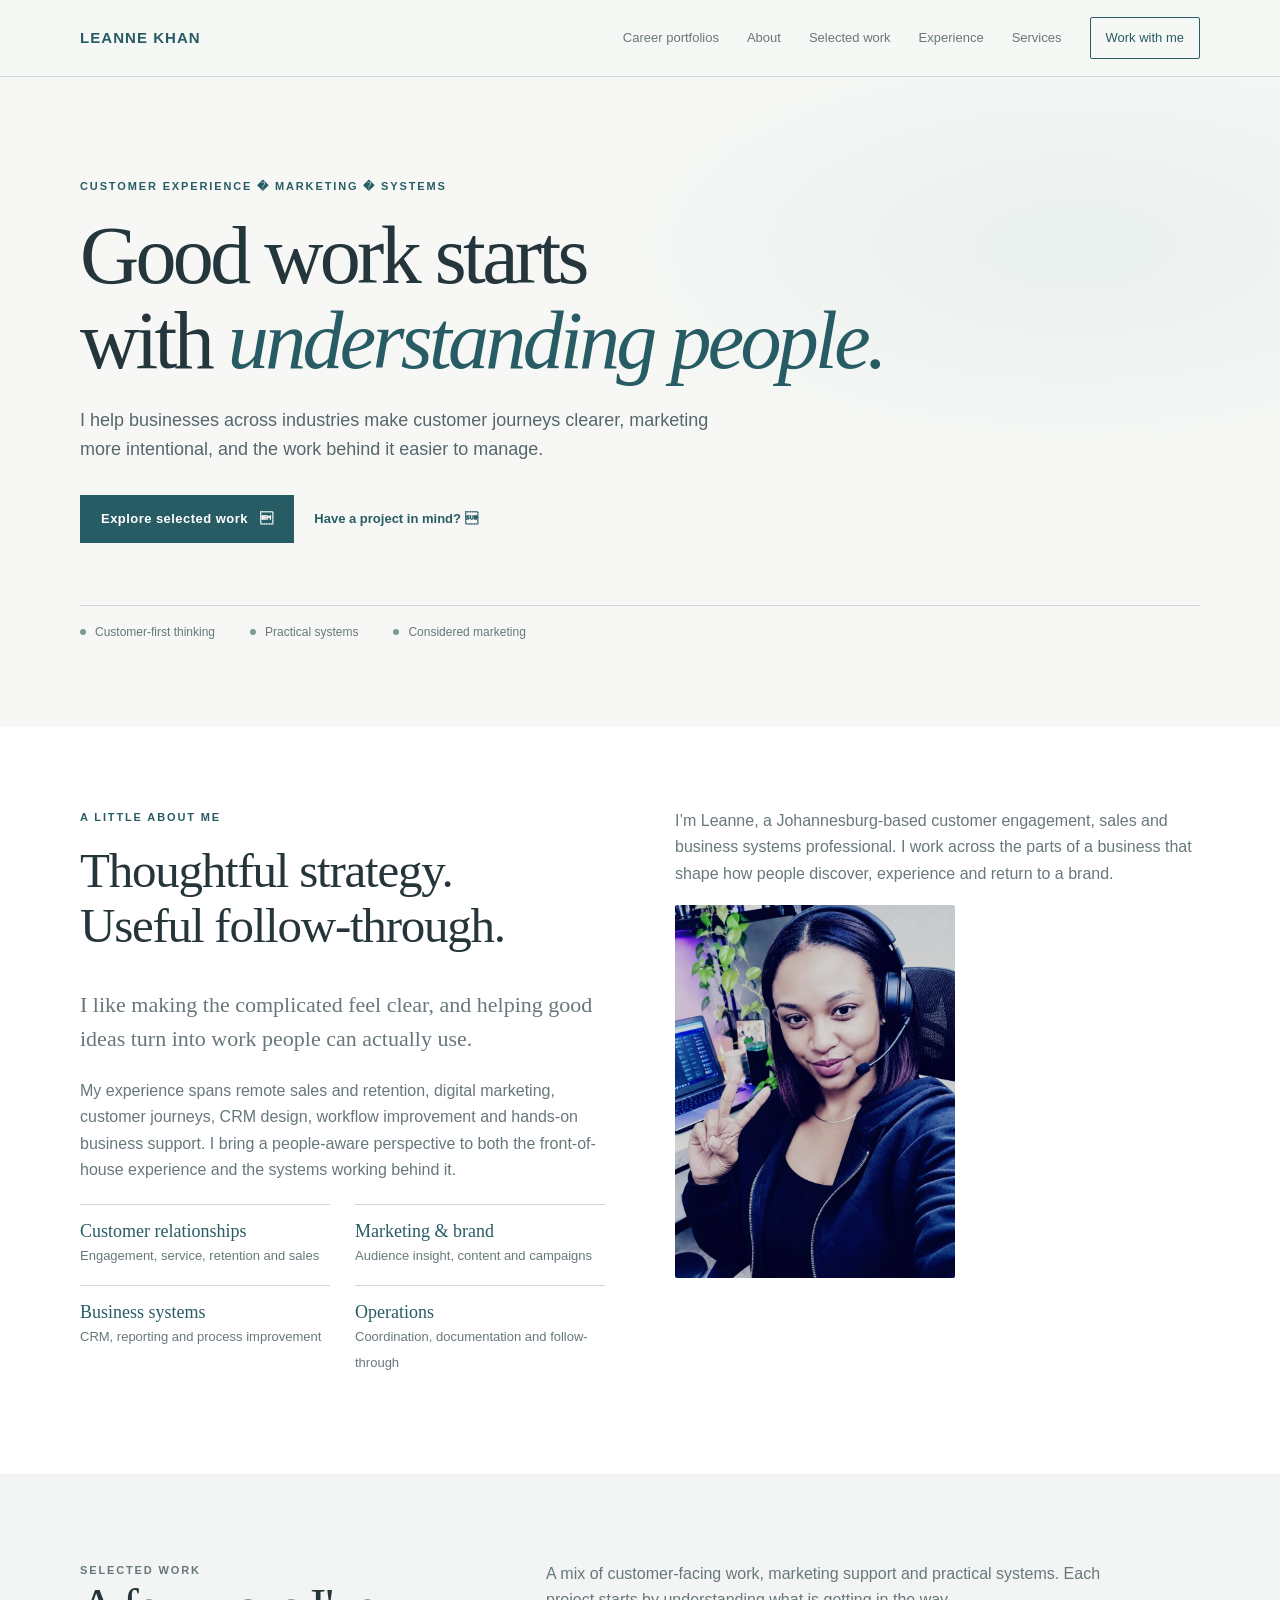
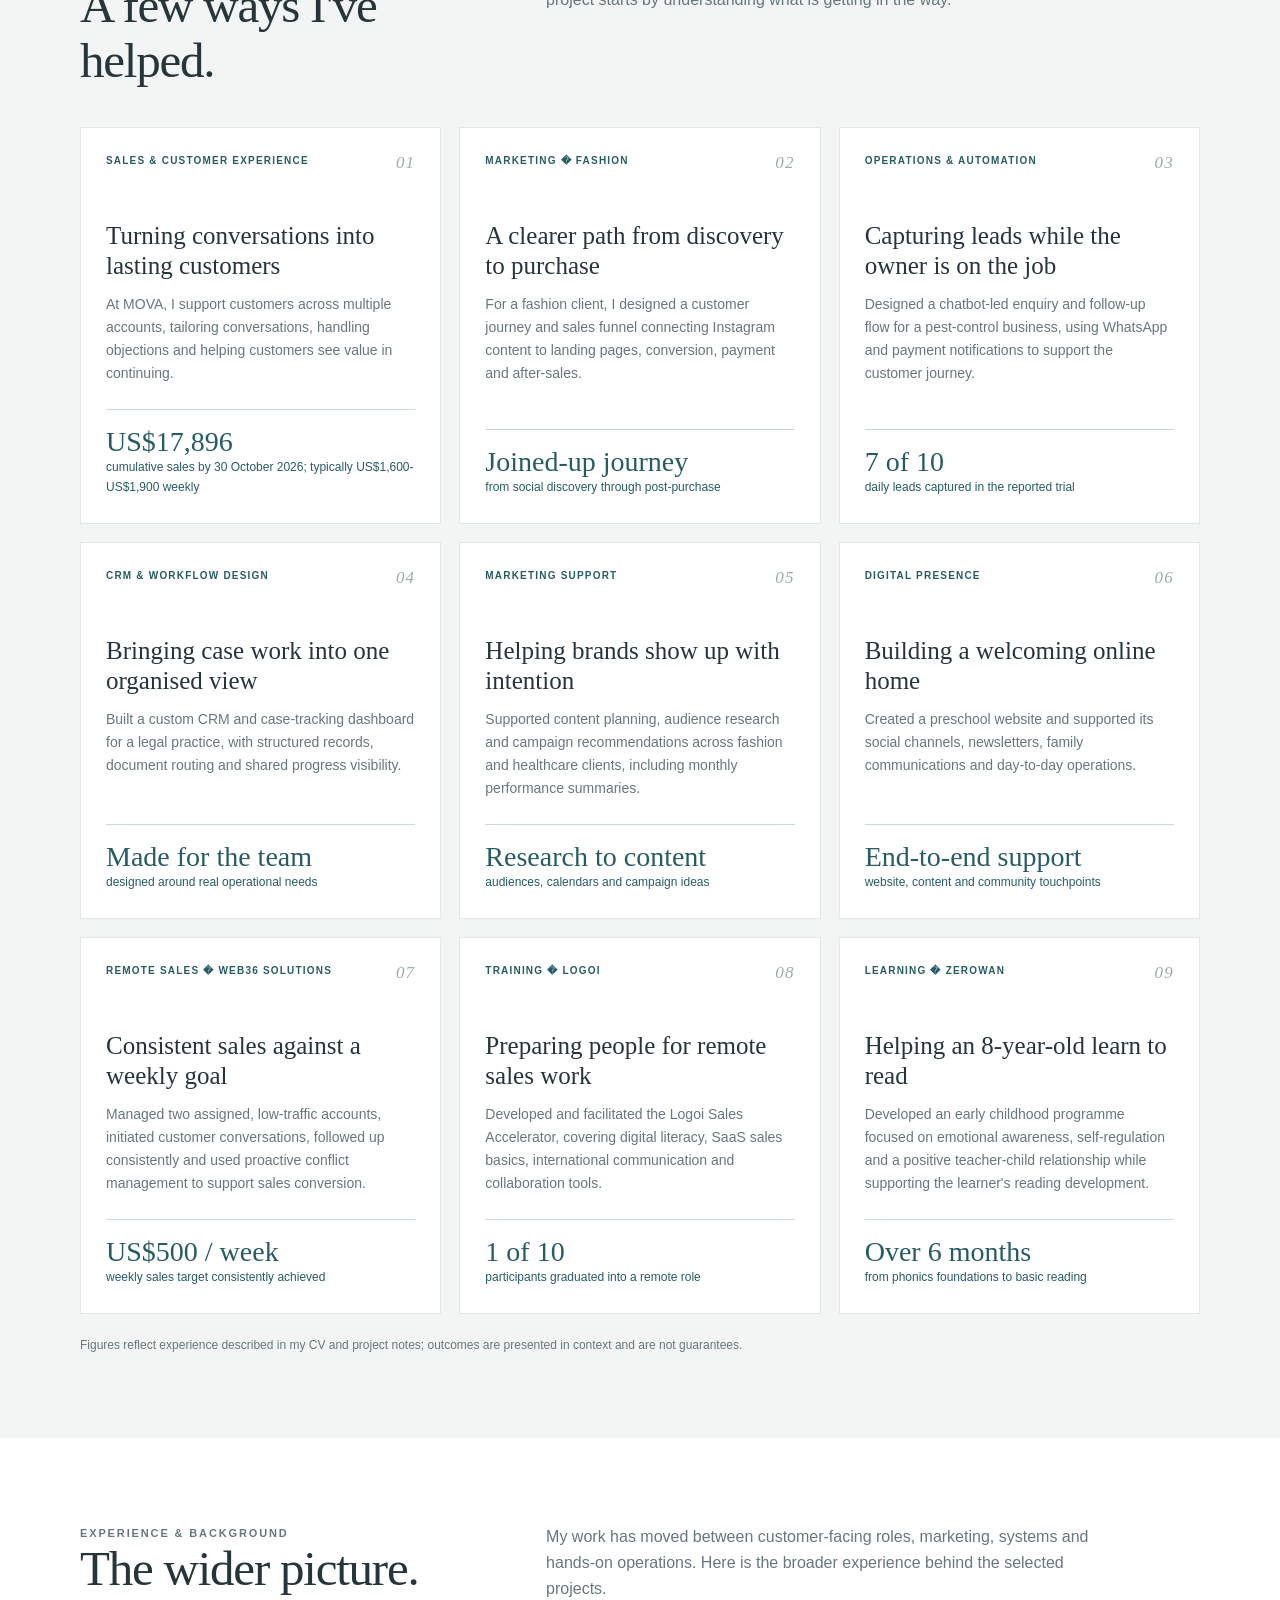
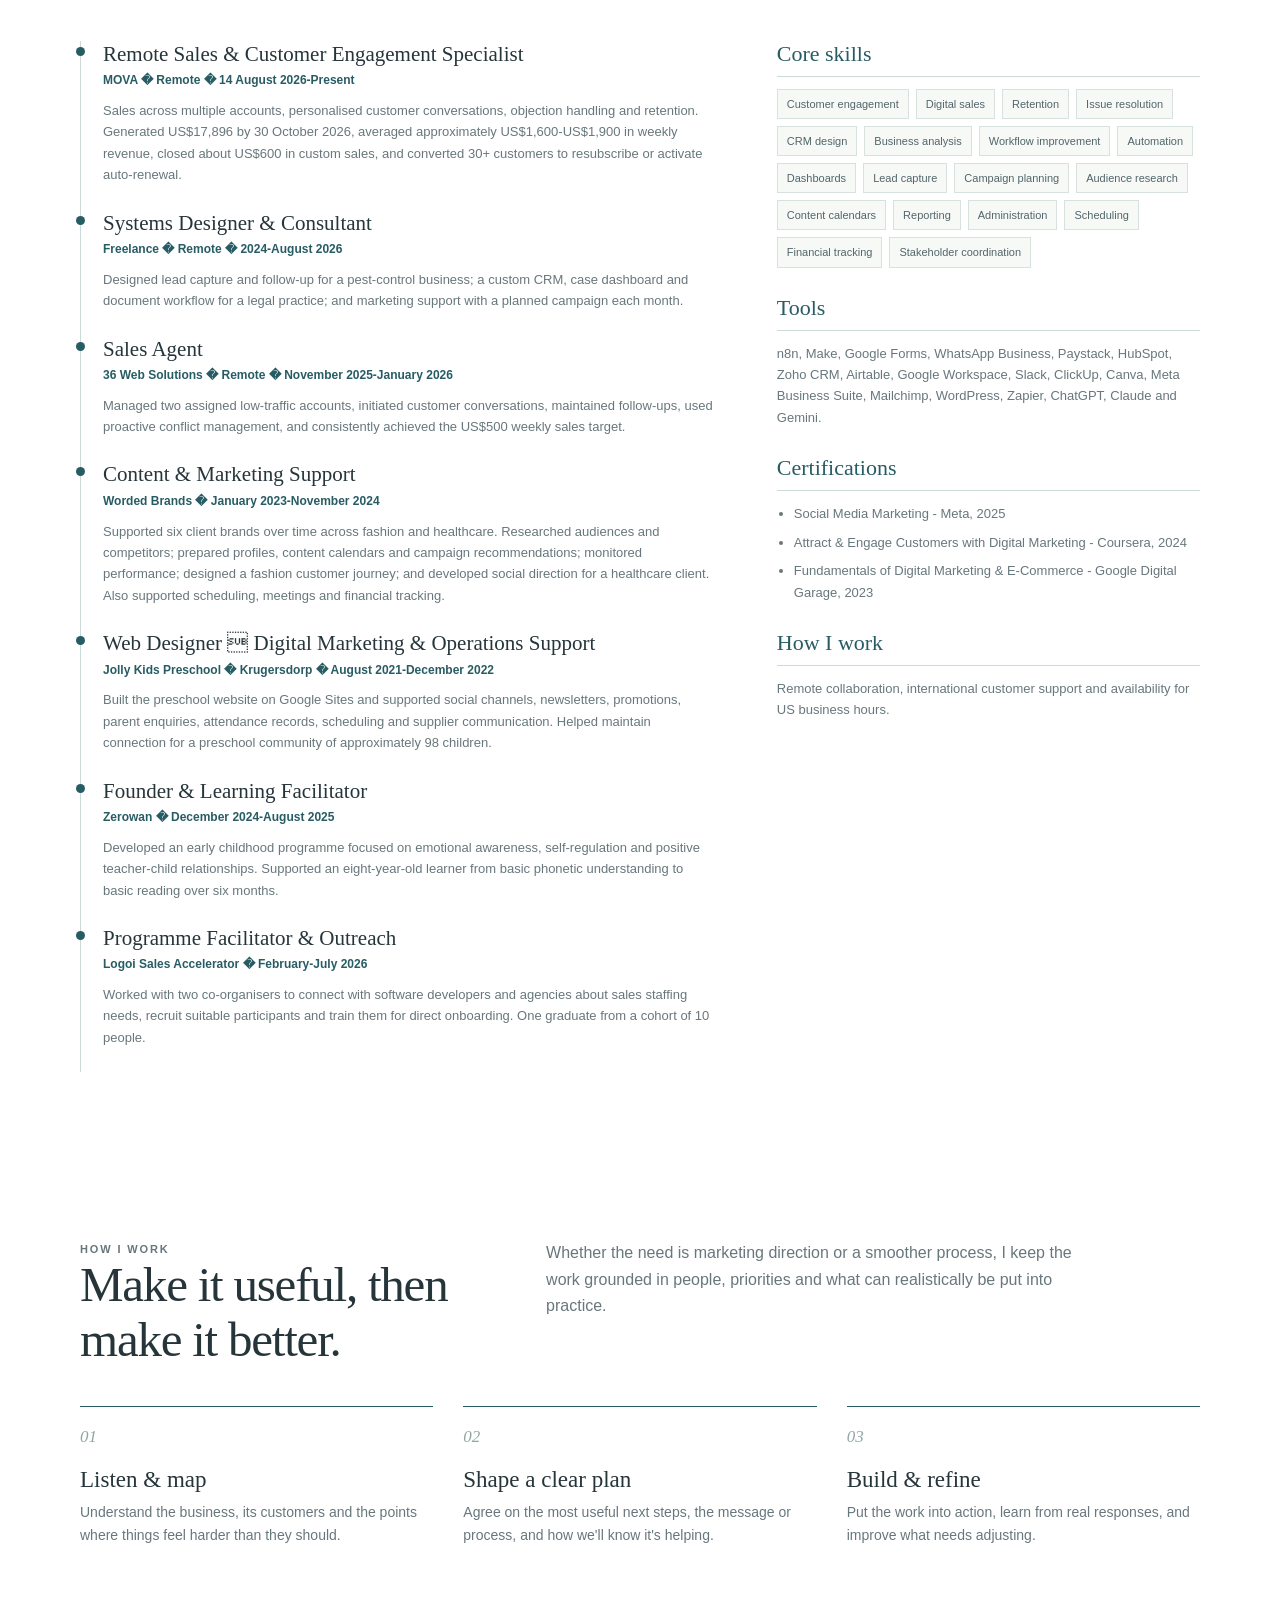
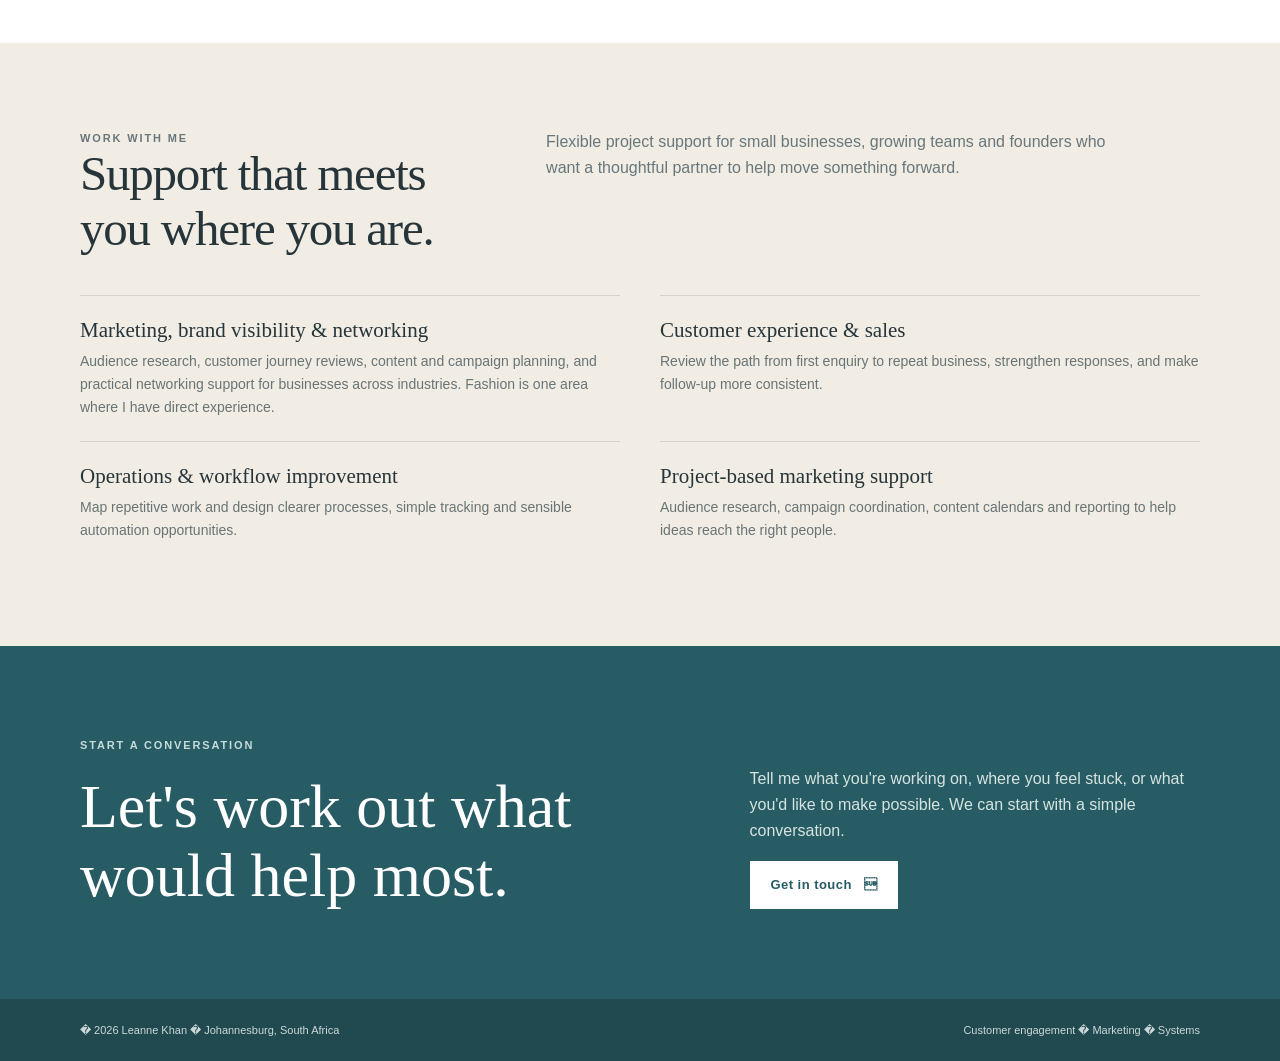
==== commit 3cc488ac: "Move About introduction above photo and categories beneath bio Only the About section's markup and s" ====
--- a/index.html
+++ b/index.html
@@ -51,9 +51,12 @@
     .section-head p { max-width:560px; margin:4px 0 0; color:var(--muted); }
     .about { background:var(--white); border-top:1px solid #edf0ed; border-bottom:1px solid #edf0ed; }
     .about-grid { display:grid; grid-template-columns:1fr 1fr; gap:70px; }
-    .about-photo { margin:0 0 24px; width:min(100%, 280px); }
+    .about-heading { margin-bottom:34px; }
+    .about-heading h2 { margin:0; font:400 clamp(34px,4vw,49px)/1.12 var(--serif); letter-spacing:-.025em; }
+    .about-profile > p { margin:0 0 18px; max-width:560px; }
+    .about-photo { margin:0; width:min(100%, 280px); }
     .about-photo img { display:block; width:100%; height:auto; border-radius:2px; }
-    .about-grid p { color:var(--muted); }
+    .about-grid p:not(.eyebrow) { color:var(--muted); }
     .about-grid .lead { color:var(--ink); font:400 22px/1.55 var(--serif); }
     .pillars { display:grid; grid-template-columns:1fr 1fr; gap:0 25px; padding-top:5px; }
     .pillar { padding:16px 0; border-top:1px solid var(--line); }
@@ -146,21 +149,22 @@
       </div>
     </section>
     <section class="about" id="about">
-      <div class="wrap">
-        <div class="section-head"><div><p class="eyebrow">A little about me</p><h2>Thoughtful strategy.<br>Useful follow-through.</h2></div><p>I'm Leanne, a Johannesburg-based customer engagement, sales and business systems professional. I work across the parts of a business that shape how people discover, experience and return to a brand.</p></div>
-        <div class="about-grid">
+      <div class="wrap about-grid">
+        <div>
+          <div class="about-heading"><div><p class="eyebrow">A little about me</p><h2>Thoughtful strategy.<br>Useful follow-through.</h2></div></div>
           <div><p class="lead">I like making the complicated feel clear, and helping good ideas turn into work people can actually use.</p><p>My experience spans remote sales and retention, digital marketing, customer journeys, CRM design, workflow improvement and hands-on business support. I bring a people-aware perspective to both the front-of-house experience and the systems working behind it.</p></div>
-          <div>
-            <figure class="about-photo">
-              <img src="assets/leanne-about.webp" width="840" height="1120" alt="Leanne at her home workspace, wearing a headset and giving a peace sign" loading="lazy" decoding="async">
-            </figure>
-            <div class="pillars">
+          <div class="pillars">
               <div class="pillar"><b>Customer relationships</b><span>Engagement, service, retention and sales</span></div>
               <div class="pillar"><b>Marketing & brand</b><span>Audience insight, content and campaigns</span></div>
               <div class="pillar"><b>Business systems</b><span>CRM, reporting and process improvement</span></div>
               <div class="pillar"><b>Operations</b><span>Coordination, documentation and follow-through</span></div>
             </div>
-          </div>
+        </div>
+        <div class="about-profile">
+          <p>I’m Leanne, a Johannesburg-based customer engagement, sales and business systems professional. I work across the parts of a business that shape how people discover, experience and return to a brand.</p>
+          <figure class="about-photo">
+              <img src="assets/leanne-about.webp" width="840" height="1120" alt="Leanne at her home workspace, wearing a headset and giving a peace sign" loading="lazy" decoding="async">
+            </figure>
         </div>
       </div>
     </section>
